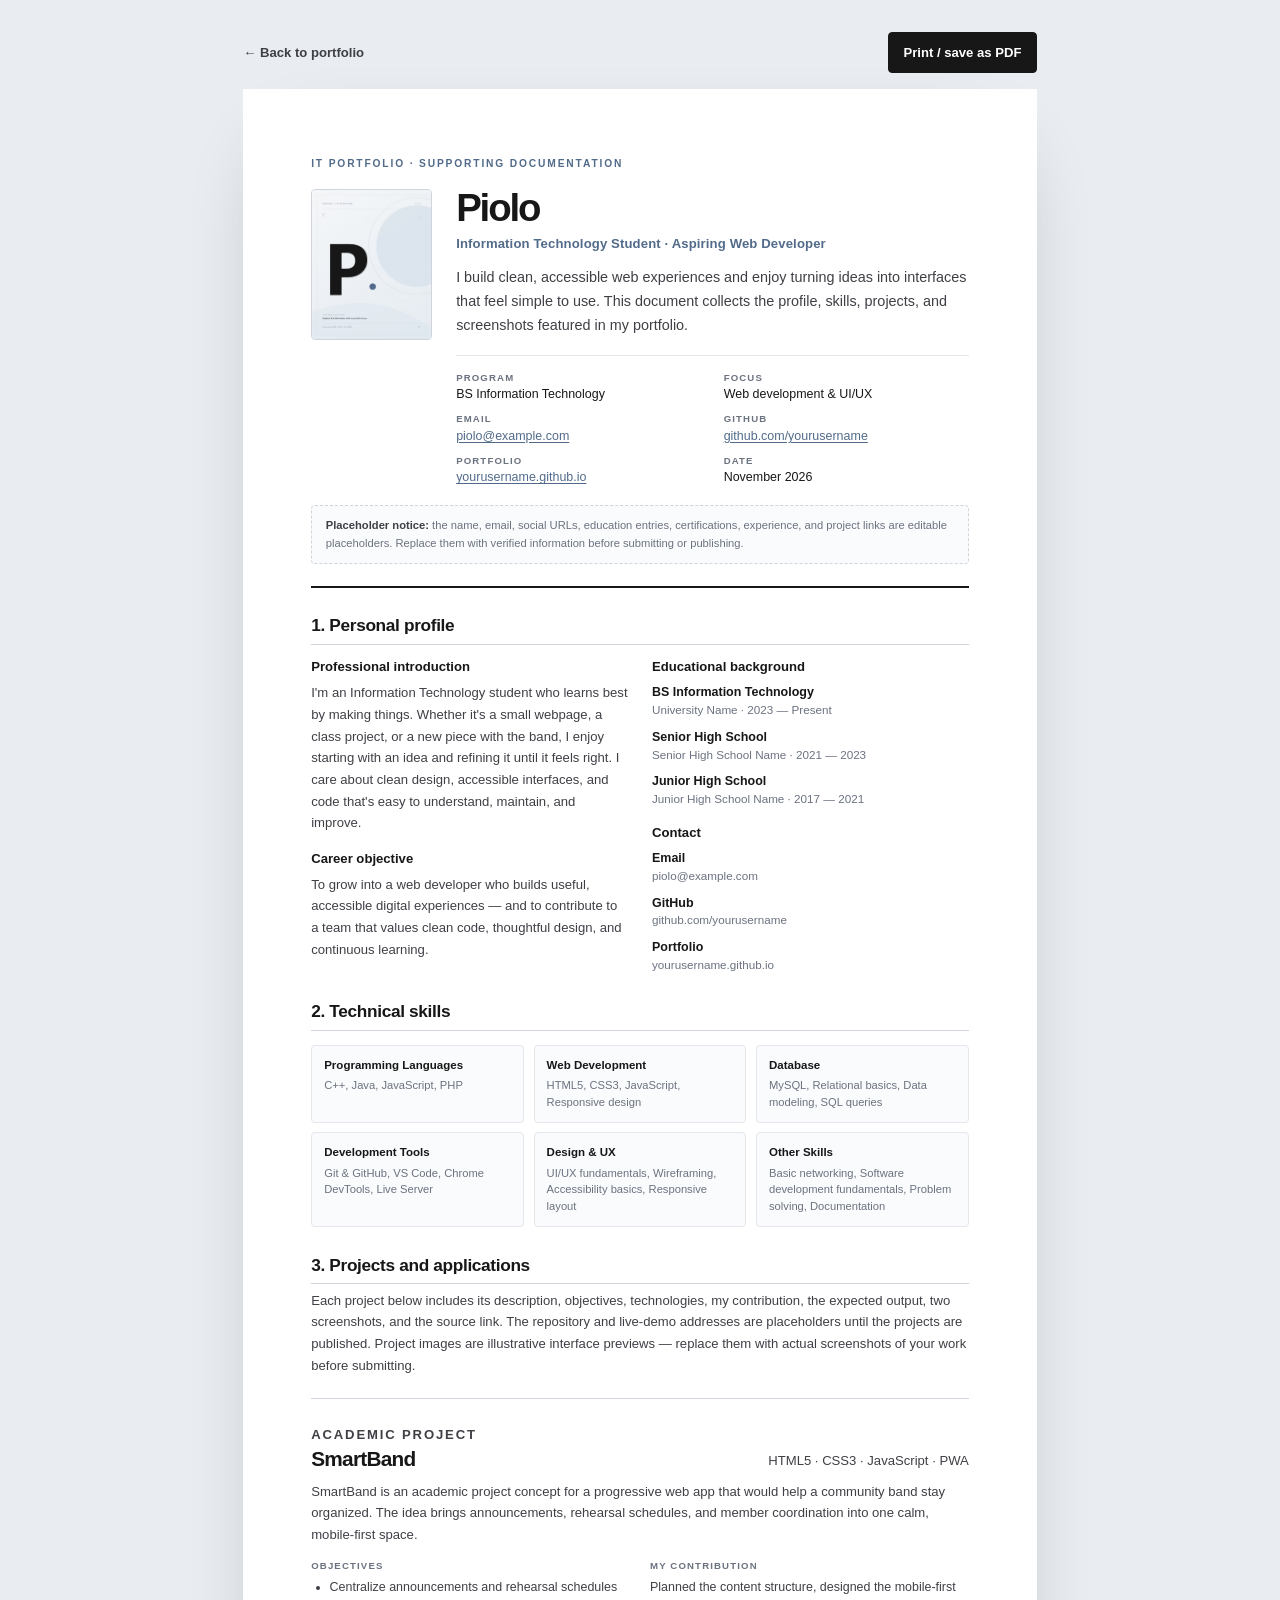
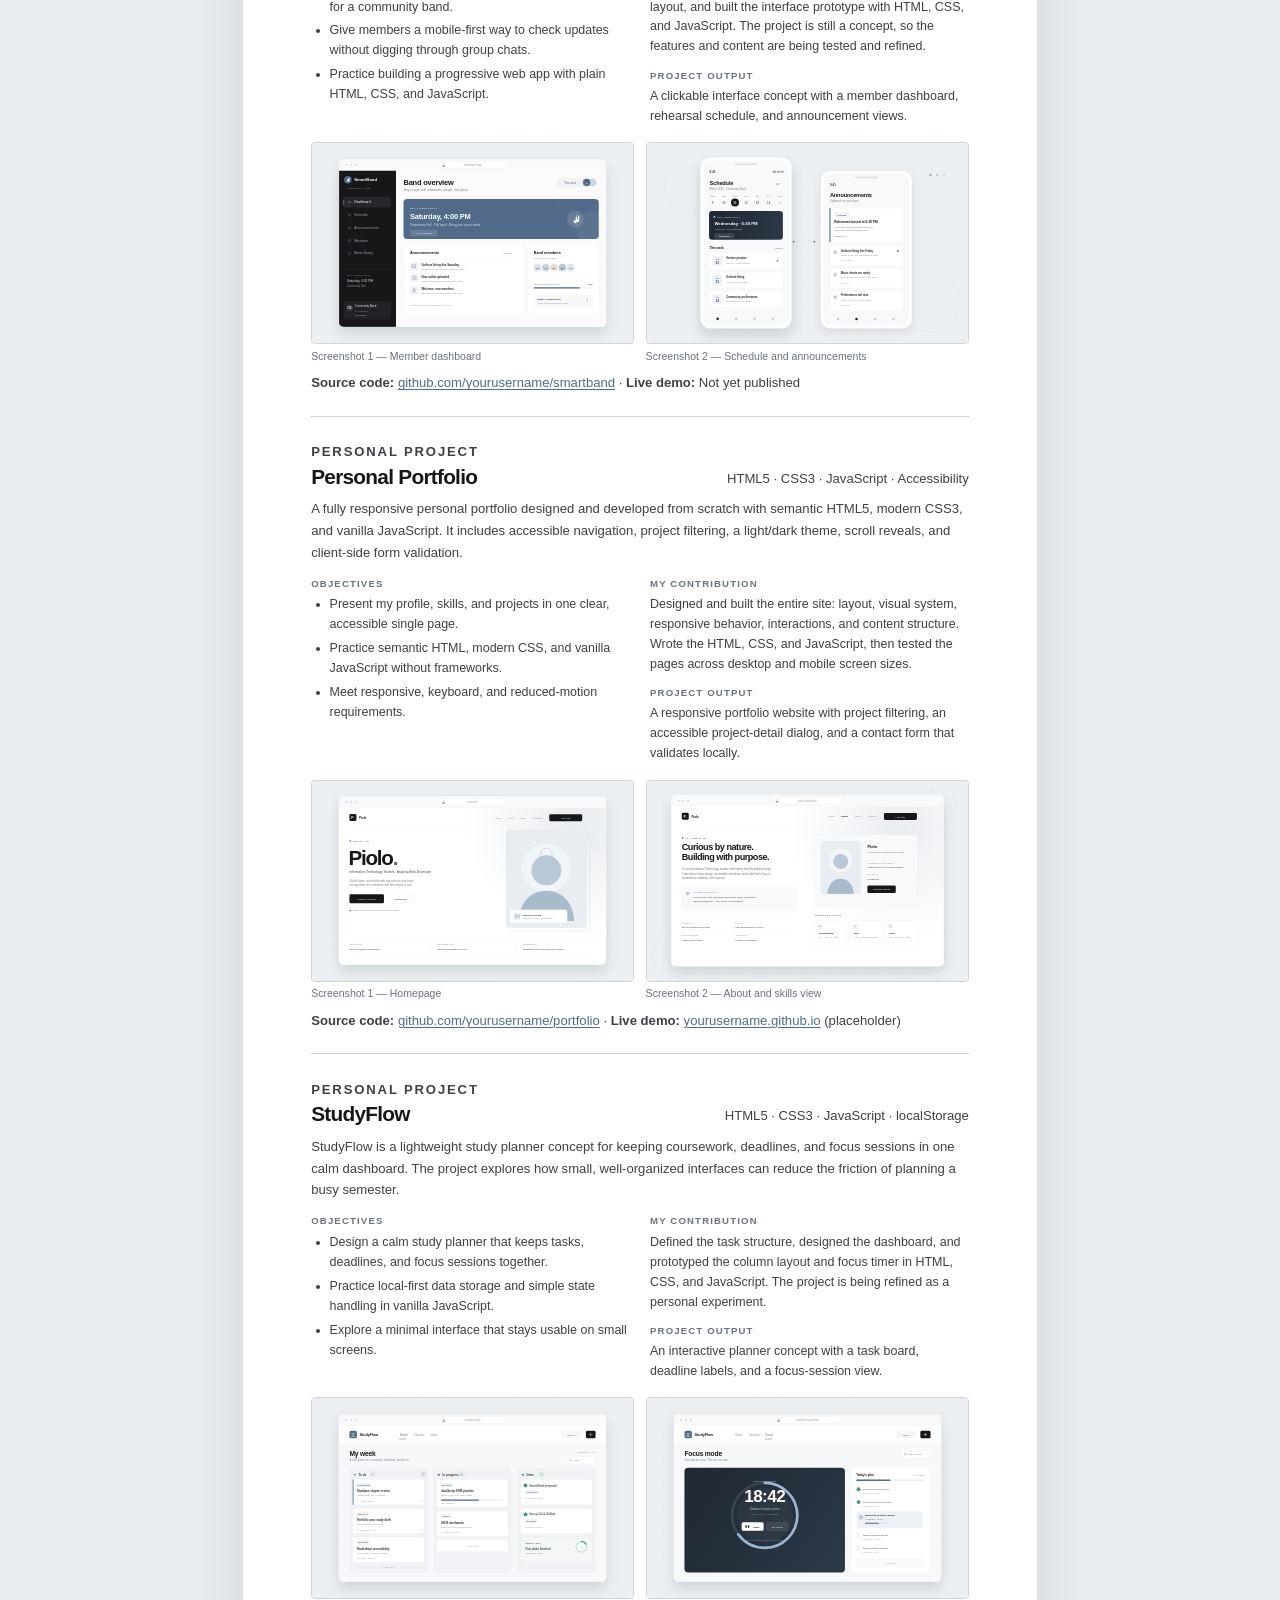
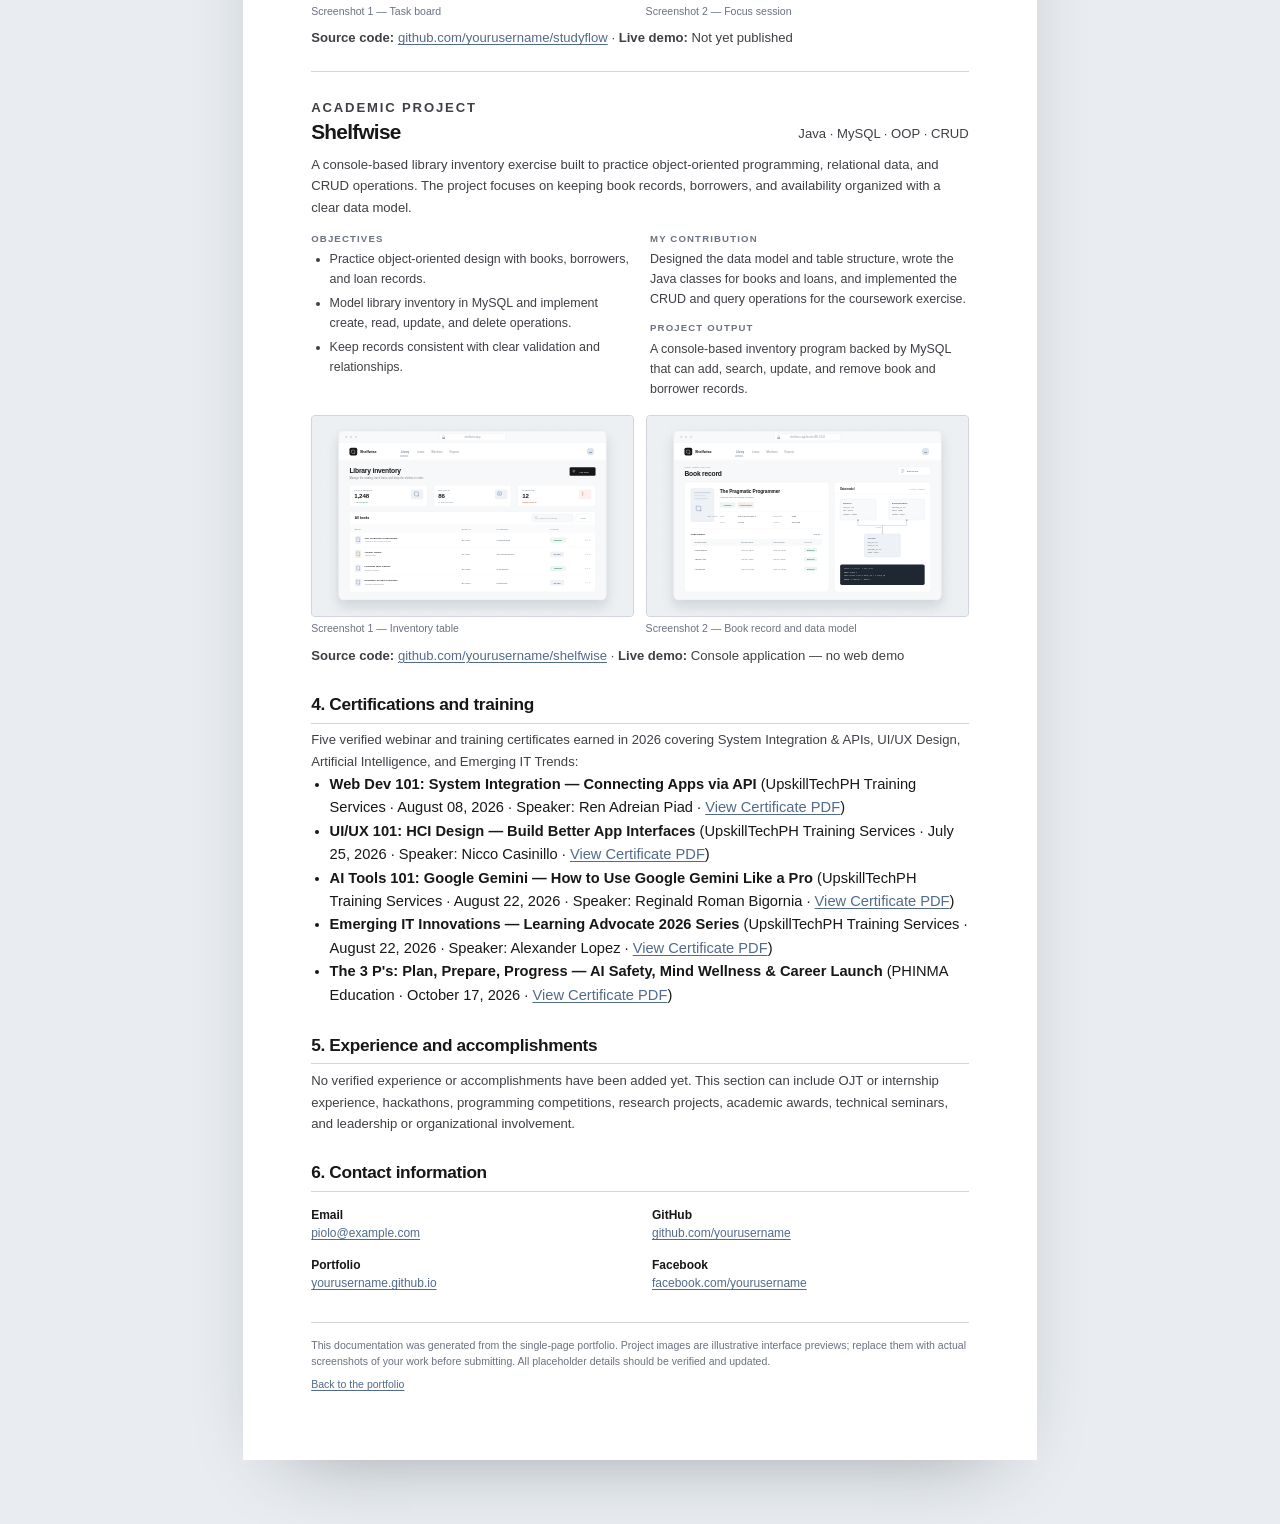
==== documentation.html @ 33bd1748 "Initial commit: IT Portfolio and Lesson 6 documentation" ====
<!DOCTYPE html>
<html lang="en">
<head>
  <meta charset="UTF-8">
  <meta name="viewport" content="width=device-width, initial-scale=1.0">
  <title>Piolo | IT Portfolio Documentation</title>
  <meta name="description" content="Printable documentation for Piolo's Information Technology portfolio: profile, skills, projects, screenshots, and contact details.">
  <meta name="robots" content="noindex, nofollow">
  <link rel="icon" href="assets/icons/favicon.svg" type="image/svg+xml">
  <link rel="stylesheet" href="css/documentation.css">
</head>
<body>
  <div class="doc-actions">
    <a class="doc-actions__back" href="index.html">← Back to portfolio</a>
    <button class="doc-actions__print" type="button" data-print>
      Print / save as PDF
    </button>
  </div>

  <main class="doc">
    <header class="doc-header">
      <p class="doc-kicker">IT Portfolio · Supporting documentation</p>
      <div class="doc-profile">
        <img
          class="doc-profile__photo"
          src="assets/images/profile.jpg"
          alt="Illustrated portrait placeholder for Piolo — replace with a professional photograph"
          width="1000"
          height="1250"
        >
        <div class="doc-profile__body">
          <h1>Piolo</h1>
          <p class="doc-role">Information Technology Student · Aspiring Web Developer</p>
          <p class="doc-intro">
            I build clean, accessible web experiences and enjoy turning ideas into
            interfaces that feel simple to use. This document collects the profile,
            skills, projects, and screenshots featured in my portfolio.
          </p>
          <dl class="doc-meta">
            <div><dt>Program</dt><dd>BS Information Technology</dd></div>
            <div><dt>Focus</dt><dd>Web development &amp; UI/UX</dd></div>
            <div><dt>Email</dt><dd><a href="mailto:piolo@example.com">piolo@example.com</a></dd></div>
            <div><dt>GitHub</dt><dd><a href="https://github.com/yourusername">github.com/yourusername</a></dd></div>
            <div><dt>Portfolio</dt><dd><a href="https://yourusername.github.io/">yourusername.github.io</a></dd></div>
            <div><dt>Date</dt><dd>November 2026</dd></div>
          </dl>
        </div>
      </div>
      <p class="doc-note">
        <strong>Placeholder notice:</strong> the name, email, social URLs, education
        entries, certifications, experience, and project links are editable placeholders.
        Replace them with verified information before submitting or publishing.
      </p>
    </header>

    <section class="doc-section" aria-labelledby="profile-title">
      <h2 id="profile-title">1. Personal profile</h2>
      <div class="doc-columns">
        <div>
          <h3>Professional introduction</h3>
          <p>
            I'm an Information Technology student who learns best by making things.
            Whether it's a small webpage, a class project, or a new piece with the band,
            I enjoy starting with an idea and refining it until it feels right. I care
            about clean design, accessible interfaces, and code that's easy to
            understand, maintain, and improve.
          </p>
          <h3>Career objective</h3>
          <p>
            To grow into a web developer who builds useful, accessible digital
            experiences — and to contribute to a team that values clean code, thoughtful
            design, and continuous learning.
          </p>
        </div>
        <div>
          <h3>Educational background</h3>
          <ul class="doc-plain-list">
            <li>
              <strong>BS Information Technology</strong>
              <span>University Name · 2023 — Present</span>
            </li>
            <li>
              <strong>Senior High School</strong>
              <span>Senior High School Name · 2021 — 2023</span>
            </li>
            <li>
              <strong>Junior High School</strong>
              <span>Junior High School Name · 2017 — 2021</span>
            </li>
          </ul>
          <h3>Contact</h3>
          <ul class="doc-plain-list">
            <li><strong>Email</strong><span>piolo@example.com</span></li>
            <li><strong>GitHub</strong><span>github.com/yourusername</span></li>
            <li><strong>Portfolio</strong><span>yourusername.github.io</span></li>
          </ul>
        </div>
      </div>
    </section>

    <section class="doc-section" aria-labelledby="skills-title">
      <h2 id="skills-title">2. Technical skills</h2>
      <div class="doc-skills">
        <article>
          <h3>Programming Languages</h3>
          <p>C++, Java, JavaScript, PHP</p>
        </article>
        <article>
          <h3>Web Development</h3>
          <p>HTML5, CSS3, JavaScript, Responsive design</p>
        </article>
        <article>
          <h3>Database</h3>
          <p>MySQL, Relational basics, Data modeling, SQL queries</p>
        </article>
        <article>
          <h3>Development Tools</h3>
          <p>Git &amp; GitHub, VS Code, Chrome DevTools, Live Server</p>
        </article>
        <article>
          <h3>Design &amp; UX</h3>
          <p>UI/UX fundamentals, Wireframing, Accessibility basics, Responsive layout</p>
        </article>
        <article>
          <h3>Other Skills</h3>
          <p>Basic networking, Software development fundamentals, Problem solving, Documentation</p>
        </article>
      </div>
    </section>

    <section class="doc-section" aria-labelledby="projects-title">
      <h2 id="projects-title">3. Projects and applications</h2>
      <p class="doc-section__lead">
        Each project below includes its description, objectives, technologies, my
        contribution, the expected output, two screenshots, and the source link.
        The repository and live-demo addresses are placeholders until the projects are
        published. Project images are illustrative interface previews — replace them with
        actual screenshots of your work before submitting.
      </p>

      <article class="project-doc" aria-labelledby="project-smartband">
        <div class="project-doc__head">
          <div>
            <p class="project-doc__category">Academic Project</p>
            <h3 id="project-smartband">SmartBand</h3>
          </div>
          <p class="project-doc__stack">HTML5 · CSS3 · JavaScript · PWA</p>
        </div>
        <p>
          SmartBand is an academic project concept for a progressive web app that would
          help a community band stay organized. The idea brings announcements, rehearsal
          schedules, and member coordination into one calm, mobile-first space.
        </p>

        <div class="project-doc__details">
          <div>
            <h4>Objectives</h4>
            <ul>
              <li>Centralize announcements and rehearsal schedules for a community band.</li>
              <li>Give members a mobile-first way to check updates without digging through group chats.</li>
              <li>Practice building a progressive web app with plain HTML, CSS, and JavaScript.</li>
            </ul>
          </div>
          <div>
            <h4>My contribution</h4>
            <p>
              Planned the content structure, designed the mobile-first layout, and built
              the interface prototype with HTML, CSS, and JavaScript. The project is still
              a concept, so the features and content are being tested and refined.
            </p>
            <h4>Project output</h4>
            <p>
              A clickable interface concept with a member dashboard, rehearsal schedule,
              and announcement views.
            </p>
          </div>
        </div>

        <div class="project-doc__shots">
          <figure>
            <img src="assets/images/projects/smartband.svg" alt="SmartBand dashboard concept with schedules, announcements, and member cards" width="1200" height="750">
            <figcaption>Screenshot 1 — Member dashboard</figcaption>
          </figure>
          <figure>
            <img src="assets/images/projects/smartband-schedule.svg" alt="SmartBand schedule screen concept with rehearsal dates and a mobile announcement view" width="1200" height="750">
            <figcaption>Screenshot 2 — Schedule and announcements</figcaption>
          </figure>
        </div>

        <p class="project-doc__links">
          <strong>Source code:</strong> <a href="https://github.com/yourusername/smartband">github.com/yourusername/smartband</a>
          <span aria-hidden="true"> · </span>
          <strong>Live demo:</strong> Not yet published
        </p>
      </article>

      <article class="project-doc" aria-labelledby="project-portfolio">
        <div class="project-doc__head">
          <div>
            <p class="project-doc__category">Personal Project</p>
            <h3 id="project-portfolio">Personal Portfolio</h3>
          </div>
          <p class="project-doc__stack">HTML5 · CSS3 · JavaScript · Accessibility</p>
        </div>
        <p>
          A fully responsive personal portfolio designed and developed from scratch with
          semantic HTML5, modern CSS3, and vanilla JavaScript. It includes accessible
          navigation, project filtering, a light/dark theme, scroll reveals, and
          client-side form validation.
        </p>

        <div class="project-doc__details">
          <div>
            <h4>Objectives</h4>
            <ul>
              <li>Present my profile, skills, and projects in one clear, accessible single page.</li>
              <li>Practice semantic HTML, modern CSS, and vanilla JavaScript without frameworks.</li>
              <li>Meet responsive, keyboard, and reduced-motion requirements.</li>
            </ul>
          </div>
          <div>
            <h4>My contribution</h4>
            <p>
              Designed and built the entire site: layout, visual system, responsive
              behavior, interactions, and content structure. Wrote the HTML, CSS, and
              JavaScript, then tested the pages across desktop and mobile screen sizes.
            </p>
            <h4>Project output</h4>
            <p>
              A responsive portfolio website with project filtering, an accessible
              project-detail dialog, and a contact form that validates locally.
            </p>
          </div>
        </div>

        <div class="project-doc__shots">
          <figure>
            <img src="assets/images/projects/portfolio.svg" alt="Portfolio homepage concept with a large name, navigation, and introduction" width="1200" height="750">
            <figcaption>Screenshot 1 — Homepage</figcaption>
          </figure>
          <figure>
            <img src="assets/images/projects/portfolio-about.svg" alt="Portfolio about and skills page concept with profile details and skill categories" width="1200" height="750">
            <figcaption>Screenshot 2 — About and skills view</figcaption>
          </figure>
        </div>

        <p class="project-doc__links">
          <strong>Source code:</strong> <a href="https://github.com/yourusername/portfolio">github.com/yourusername/portfolio</a>
          <span aria-hidden="true"> · </span>
          <strong>Live demo:</strong> <a href="https://yourusername.github.io/">yourusername.github.io</a> (placeholder)
        </p>
      </article>

      <article class="project-doc" aria-labelledby="project-studyflow">
        <div class="project-doc__head">
          <div>
            <p class="project-doc__category">Personal Project</p>
            <h3 id="project-studyflow">StudyFlow</h3>
          </div>
          <p class="project-doc__stack">HTML5 · CSS3 · JavaScript · localStorage</p>
        </div>
        <p>
          StudyFlow is a lightweight study planner concept for keeping coursework,
          deadlines, and focus sessions in one calm dashboard. The project explores how
          small, well-organized interfaces can reduce the friction of planning a busy
          semester.
        </p>

        <div class="project-doc__details">
          <div>
            <h4>Objectives</h4>
            <ul>
              <li>Design a calm study planner that keeps tasks, deadlines, and focus sessions together.</li>
              <li>Practice local-first data storage and simple state handling in vanilla JavaScript.</li>
              <li>Explore a minimal interface that stays usable on small screens.</li>
            </ul>
          </div>
          <div>
            <h4>My contribution</h4>
            <p>
              Defined the task structure, designed the dashboard, and prototyped the
              column layout and focus timer in HTML, CSS, and JavaScript. The project is
              being refined as a personal experiment.
            </p>
            <h4>Project output</h4>
            <p>
              An interactive planner concept with a task board, deadline labels, and a
              focus-session view.
            </p>
          </div>
        </div>

        <div class="project-doc__shots">
          <figure>
            <img src="assets/images/projects/studyflow.svg" alt="StudyFlow task board concept with columns of study tasks and deadlines" width="1200" height="750">
            <figcaption>Screenshot 1 — Task board</figcaption>
          </figure>
          <figure>
            <img src="assets/images/projects/studyflow-focus.svg" alt="StudyFlow focus session screen concept with a timer and today's study plan" width="1200" height="750">
            <figcaption>Screenshot 2 — Focus session</figcaption>
          </figure>
        </div>

        <p class="project-doc__links">
          <strong>Source code:</strong> <a href="https://github.com/yourusername/studyflow">github.com/yourusername/studyflow</a>
          <span aria-hidden="true"> · </span>
          <strong>Live demo:</strong> Not yet published
        </p>
      </article>

      <article class="project-doc" aria-labelledby="project-shelfwise">
        <div class="project-doc__head">
          <div>
            <p class="project-doc__category">Academic Project</p>
            <h3 id="project-shelfwise">Shelfwise</h3>
          </div>
          <p class="project-doc__stack">Java · MySQL · OOP · CRUD</p>
        </div>
        <p>
          A console-based library inventory exercise built to practice object-oriented
          programming, relational data, and CRUD operations. The project focuses on
          keeping book records, borrowers, and availability organized with a clear data
          model.
        </p>

        <div class="project-doc__details">
          <div>
            <h4>Objectives</h4>
            <ul>
              <li>Practice object-oriented design with books, borrowers, and loan records.</li>
              <li>Model library inventory in MySQL and implement create, read, update, and delete operations.</li>
              <li>Keep records consistent with clear validation and relationships.</li>
            </ul>
          </div>
          <div>
            <h4>My contribution</h4>
            <p>
              Designed the data model and table structure, wrote the Java classes for
              books and loans, and implemented the CRUD and query operations for the
              coursework exercise.
            </p>
            <h4>Project output</h4>
            <p>
              A console-based inventory program backed by MySQL that can add, search,
              update, and remove book and borrower records.
            </p>
          </div>
        </div>

        <div class="project-doc__shots">
          <figure>
            <img src="assets/images/projects/shelfwise.svg" alt="Shelfwise library inventory table concept with book records and availability" width="1200" height="750">
            <figcaption>Screenshot 1 — Inventory table</figcaption>
          </figure>
          <figure>
            <img src="assets/images/projects/shelfwise-record.svg" alt="Shelfwise book record and loan details concept with a simple data relationship diagram" width="1200" height="750">
            <figcaption>Screenshot 2 — Book record and data model</figcaption>
          </figure>
        </div>

        <p class="project-doc__links">
          <strong>Source code:</strong> <a href="https://github.com/yourusername/shelfwise">github.com/yourusername/shelfwise</a>
          <span aria-hidden="true"> · </span>
          <strong>Live demo:</strong> Console application — no web demo
        </p>
      </article>
    </section>

    <section class="doc-section" aria-labelledby="certs-title">
      <h2 id="certs-title">4. Certifications and training</h2>
      <p>
        Five verified webinar and training certificates earned in 2026 covering System Integration &amp; APIs, UI/UX Design, Artificial Intelligence, and Emerging IT Trends:
      </p>
      <ul>
        <li><strong>Web Dev 101: System Integration — Connecting Apps via API</strong> (UpskillTechPH Training Services · August 08, 2026 · Speaker: Ren Adreian Piad · <a href="certificates/cert-web-dev-101.pdf" target="_blank">View Certificate PDF</a>)</li>
        <li><strong>UI/UX 101: HCI Design — Build Better App Interfaces</strong> (UpskillTechPH Training Services · July 25, 2026 · Speaker: Nicco Casinillo · <a href="certificates/cert-ui-ux-101.pdf" target="_blank">View Certificate PDF</a>)</li>
        <li><strong>AI Tools 101: Google Gemini — How to Use Google Gemini Like a Pro</strong> (UpskillTechPH Training Services · August 22, 2026 · Speaker: Reginald Roman Bigornia · <a href="certificates/cert-ai-tools-101.pdf" target="_blank">View Certificate PDF</a>)</li>
        <li><strong>Emerging IT Innovations — Learning Advocate 2026 Series</strong> (UpskillTechPH Training Services · August 22, 2026 · Speaker: Alexander Lopez · <a href="certificates/cert-emerging-it-innovations.pdf" target="_blank">View Certificate PDF</a>)</li>
        <li><strong>The 3 P's: Plan, Prepare, Progress — AI Safety, Mind Wellness &amp; Career Launch</strong> (PHINMA Education · October 17, 2026 · <a href="certificates/cert-phinma-webinar-2026.pdf" target="_blank">View Certificate PDF</a>)</li>
      </ul>
    </section>

    <section class="doc-section" aria-labelledby="experience-title">
      <h2 id="experience-title">5. Experience and accomplishments</h2>
      <p>
        No verified experience or accomplishments have been added yet. This section can
        include OJT or internship experience, hackathons, programming competitions,
        research projects, academic awards, technical seminars, and leadership or
        organizational involvement.
      </p>
    </section>

    <section class="doc-section" aria-labelledby="contact-title">
      <h2 id="contact-title">6. Contact information</h2>
      <div class="doc-contact">
        <p><strong>Email</strong><br><a href="mailto:piolo@example.com">piolo@example.com</a></p>
        <p><strong>GitHub</strong><br><a href="https://github.com/yourusername">github.com/yourusername</a></p>
        <p><strong>Portfolio</strong><br><a href="https://yourusername.github.io/">yourusername.github.io</a></p>
        <p><strong>Facebook</strong><br><a href="https://www.facebook.com/yourusername">facebook.com/yourusername</a></p>
      </div>
    </section>

    <footer class="doc-footer">
      <p>
        This documentation was generated from the single-page portfolio. Project images
        are illustrative interface previews; replace them with actual screenshots of your
        work before submitting. All placeholder details should be verified and updated.
      </p>
      <p><a href="index.html">Back to the portfolio</a></p>
    </footer>
  </main>

  <script>
    (function () {
      var button = document.querySelector("[data-print]");
      if (button) {
        button.addEventListener("click", function () {
          window.print();
        });
      }
    })();
  </script>
</body>
</html>
---- css/documentation.css ----
/* ==========================================================================
   PIOLO — IT PORTFOLIO DOCUMENTATION
   Print-first styles for documentation.html
   ========================================================================== */
:root {
  --ink: #171717;
  --ink-soft: #3f3f46;
  --muted: #6b7280;
  --line: #e5e7eb;
  --line-strong: #d1d5db;
  --accent: #526b8a;
  --accent-soft: #eef2f7;
  --paper: #ffffff;
  --canvas: #e9edf1;
  --font: "Inter", "Segoe UI", -apple-system, BlinkMacSystemFont, Roboto, Helvetica, Arial, sans-serif;
}

*,
*::before,
*::after {
  box-sizing: border-box;
}

html {
  -webkit-text-size-adjust: 100%;
}

body {
  margin: 0;
  padding: 2rem 1rem 4rem;
  background-color: var(--canvas);
  color: var(--ink);
  font-family: var(--font);
  font-size: 11pt;
  line-height: 1.6;
}

a {
  color: var(--accent);
  text-decoration: underline;
  text-underline-offset: 2px;
}

img {
  max-width: 100%;
  height: auto;
}

h1,
h2,
h3,
h4,
p,
ul,
dl,
figure {
  margin: 0;
}

ul {
  padding-left: 1.15rem;
}

.doc-actions {
  display: flex;
  flex-wrap: wrap;
  align-items: center;
  justify-content: space-between;
  gap: 0.75rem;
  width: min(100%, 210mm);
  margin: 0 auto 1rem;
}

.doc-actions__back,
.doc-actions__print {
  font: inherit;
  font-size: 0.82rem;
  font-weight: 600;
}

.doc-actions__back {
  color: var(--ink-soft);
  text-decoration: none;
}

.doc-actions__back:hover {
  color: var(--accent);
}

.doc-actions__print {
  padding: 0.55rem 0.9rem;
  border: 1px solid var(--ink);
  border-radius: 4px;
  background-color: var(--ink);
  color: #ffffff;
  cursor: pointer;
}

.doc-actions__print:hover {
  background-color: #2b2b2b;
}

.doc-actions__print:focus-visible,
.doc-actions__back:focus-visible {
  outline: 2px solid var(--accent);
  outline-offset: 3px;
}

.doc {
  width: min(100%, 210mm);
  margin: 0 auto;
  padding: 18mm;
  background-color: var(--paper);
  box-shadow: 0 30px 80px -45px rgba(18, 24, 32, 0.45);
}

.doc-header {
  padding-bottom: 1.35rem;
  border-bottom: 2px solid var(--ink);
}

.doc-kicker {
  margin-bottom: 1.1rem;
  color: var(--accent);
  font-size: 0.64rem;
  font-weight: 700;
  letter-spacing: 0.18em;
  line-height: 1.4;
  text-transform: uppercase;
}

.doc-profile {
  display: grid;
  grid-template-columns: 32mm minmax(0, 1fr);
  gap: 1.5rem;
  align-items: start;
}

.doc-profile__photo {
  width: 100%;
  aspect-ratio: 4 / 5;
  object-fit: cover;
  border: 1px solid var(--line-strong);
  border-radius: 4px;
  background-color: #eef2f7;
}

.doc-profile__body h1 {
  font-size: 2.4rem;
  font-weight: 700;
  letter-spacing: -0.055em;
  line-height: 1;
}

.doc-role {
  margin-top: 0.35rem;
  color: var(--accent);
  font-size: 0.82rem;
  font-weight: 600;
  letter-spacing: 0.01em;
}

.doc-intro {
  max-width: 66ch;
  margin-top: 0.8rem;
  color: var(--ink-soft);
  font-size: 0.9rem;
  line-height: 1.65;
}

.doc-meta {
  display: grid;
  grid-template-columns: repeat(2, minmax(0, 1fr));
  gap: 0.55rem 1.4rem;
  margin-top: 1.1rem;
  padding-top: 0.9rem;
  border-top: 1px solid var(--line);
}

.doc-meta dt {
  color: var(--muted);
  font-size: 0.6rem;
  font-weight: 700;
  letter-spacing: 0.12em;
  line-height: 1.4;
  text-transform: uppercase;
}

.doc-meta dd {
  margin: 0.08rem 0 0;
  font-size: 0.78rem;
  font-weight: 500;
  line-height: 1.45;
  overflow-wrap: anywhere;
}

.doc-note {
  margin-top: 1.15rem;
  padding: 0.7rem 0.85rem;
  border: 1px dashed var(--line-strong);
  border-radius: 4px;
  background-color: #fafbfc;
  color: var(--muted);
  font-size: 0.7rem;
  line-height: 1.55;
}

.doc-note strong {
  color: var(--ink-soft);
}

.doc-section {
  margin-top: 1.65rem;
}

.doc-section h2 {
  padding-bottom: 0.45rem;
  border-bottom: 1px solid var(--line-strong);
  font-size: 1.08rem;
  font-weight: 700;
  letter-spacing: -0.02em;
  line-height: 1.3;
}

.doc-section__lead {
  margin-top: 0.65rem;
  color: var(--muted);
  font-size: 0.82rem;
  line-height: 1.6;
}

.doc-columns {
  display: grid;
  grid-template-columns: repeat(2, minmax(0, 1fr));
  gap: 1.5rem;
  margin-top: 0.85rem;
}

.doc-section h3 {
  margin-top: 1rem;
  color: var(--ink);
  font-size: 0.82rem;
  font-weight: 700;
  line-height: 1.4;
}

.doc-section h3:first-child {
  margin-top: 0;
}

.doc-section p {
  margin-top: 0.35rem;
  color: var(--ink-soft);
  font-size: 0.82rem;
  line-height: 1.65;
}

.doc-plain-list {
  display: grid;
  gap: 0.55rem;
  margin-top: 0.4rem;
  padding: 0;
  list-style: none;
}

.doc-plain-list li {
  display: grid;
  gap: 0.05rem;
  color: var(--ink-soft);
  font-size: 0.78rem;
  line-height: 1.45;
}

.doc-plain-list strong {
  color: var(--ink);
  font-weight: 600;
}

.doc-plain-list span {
  color: var(--muted);
  font-size: 0.73rem;
}

.doc-skills {
  display: grid;
  grid-template-columns: repeat(3, minmax(0, 1fr));
  gap: 0.6rem;
  margin-top: 0.85rem;
}

.doc-skills article {
  padding: 0.7rem 0.75rem;
  border: 1px solid var(--line);
  border-radius: 4px;
  background-color: #fafbfc;
}

.doc-skills h3 {
  margin: 0;
  font-size: 0.72rem;
  font-weight: 700;
  line-height: 1.4;
}

.doc-skills p {
  margin-top: 0.25rem;
  color: var(--muted);
  font-size: 0.7rem;
  line-height: 1.5;
}

.project-doc {
  margin-top: 1.35rem;
  padding-top: 1.2rem;
  border-top: 1px solid var(--line-strong);
}

.project-doc__head {
  display: flex;
  align-items: flex-end;
  justify-content: space-between;
  gap: 1rem;
}

.project-doc__category {
  color: var(--accent);
  font-size: 0.6rem;
  font-weight: 700;
  letter-spacing: 0.14em;
  line-height: 1.4;
  text-transform: uppercase;
}

.project-doc h3 {
  margin-top: 0.1rem;
  font-size: 1.3rem;
  font-weight: 700;
  letter-spacing: -0.035em;
  line-height: 1.2;
}

.project-doc__stack {
  color: var(--muted);
  font-size: 0.7rem;
  font-weight: 500;
  line-height: 1.4;
  text-align: right;
}

.project-doc > p {
  margin-top: 0.55rem;
  color: var(--ink-soft);
  font-size: 0.82rem;
  line-height: 1.65;
}

.project-doc__details {
  display: grid;
  grid-template-columns: repeat(2, minmax(0, 1fr));
  gap: 1.25rem;
  margin-top: 0.85rem;
}

.project-doc h4 {
  margin: 0;
  color: var(--muted);
  font-size: 0.6rem;
  font-weight: 700;
  letter-spacing: 0.12em;
  line-height: 1.4;
  text-transform: uppercase;
}

.project-doc__details ul,
.project-doc__details p {
  margin-top: 0.3rem;
  color: var(--ink-soft);
  font-size: 0.78rem;
  line-height: 1.6;
}

.project-doc__details ul {
  display: grid;
  gap: 0.25rem;
}

.project-doc__details h4 + p + h4,
.project-doc__details p + h4 {
  margin-top: 0.7rem;
}

.project-doc__shots {
  display: grid;
  grid-template-columns: repeat(2, minmax(0, 1fr));
  gap: 0.7rem;
  margin-top: 0.95rem;
}

.project-doc__shots figure {
  break-inside: avoid;
}

.project-doc__shots img {
  display: block;
  width: 100%;
  aspect-ratio: 16 / 10;
  object-fit: cover;
  border: 1px solid var(--line-strong);
  border-radius: 4px;
  background-color: #eef2f7;
}

.project-doc__shots figcaption {
  margin-top: 0.3rem;
  color: var(--muted);
  font-size: 0.66rem;
  line-height: 1.4;
}

.project-doc__links {
  margin-top: 0.7rem;
  color: var(--muted);
  font-size: 0.7rem;
  line-height: 1.55;
  overflow-wrap: anywhere;
}

.project-doc__links strong {
  color: var(--ink-soft);
}

.doc-contact {
  display: grid;
  grid-template-columns: repeat(2, minmax(0, 1fr));
  gap: 0.8rem 1.5rem;
  margin-top: 0.85rem;
}

.doc-contact p {
  margin: 0;
  color: var(--muted);
  font-size: 0.75rem;
  line-height: 1.55;
}

.doc-contact strong {
  color: var(--ink);
  font-weight: 600;
}

.doc-footer {
  margin-top: 1.8rem;
  padding-top: 0.9rem;
  border-top: 1px solid var(--line-strong);
  color: var(--muted);
  font-size: 0.66rem;
  line-height: 1.55;
}

.doc-footer p + p {
  margin-top: 0.4rem;
}

.doc-footer a {
  color: var(--accent);
}

@media (max-width: 720px) {
  body {
    padding: 1rem 0.5rem 2rem;
  }

  .doc {
    padding: 1.25rem;
  }

  .doc-profile,
  .doc-columns,
  .doc-skills,
  .project-doc__details,
  .project-doc__shots,
  .doc-contact {
    grid-template-columns: 1fr;
  }

  .project-doc__head {
    align-items: flex-start;
    flex-direction: column;
    gap: 0.25rem;
  }

  .project-doc__stack {
    text-align: left;
  }
}

@media print {
  @page {
    size: A4;
    margin: 14mm;
  }

  body {
    padding: 0;
    background: #ffffff;
    font-size: 9.5pt;
  }

  .doc-actions {
    display: none !important;
  }

  .doc {
    width: 100%;
    max-width: none;
    padding: 0;
    box-shadow: none;
  }

  .doc-header {
    break-inside: avoid;
  }

  .doc-section {
    margin-top: 1rem;
  }

  .doc-section[aria-labelledby="skills-title"] {
    break-before: page;
  }

  .doc-skills article {
    break-inside: avoid;
  }

  .project-doc {
    break-inside: avoid;
  }

  .project-doc + .project-doc {
    break-before: page;
    margin-top: 0;
    padding-top: 0;
    border-top: 0;
  }

  .doc-footer {
    display: none !important;
  }

  a {
    color: var(--accent);
  }
}
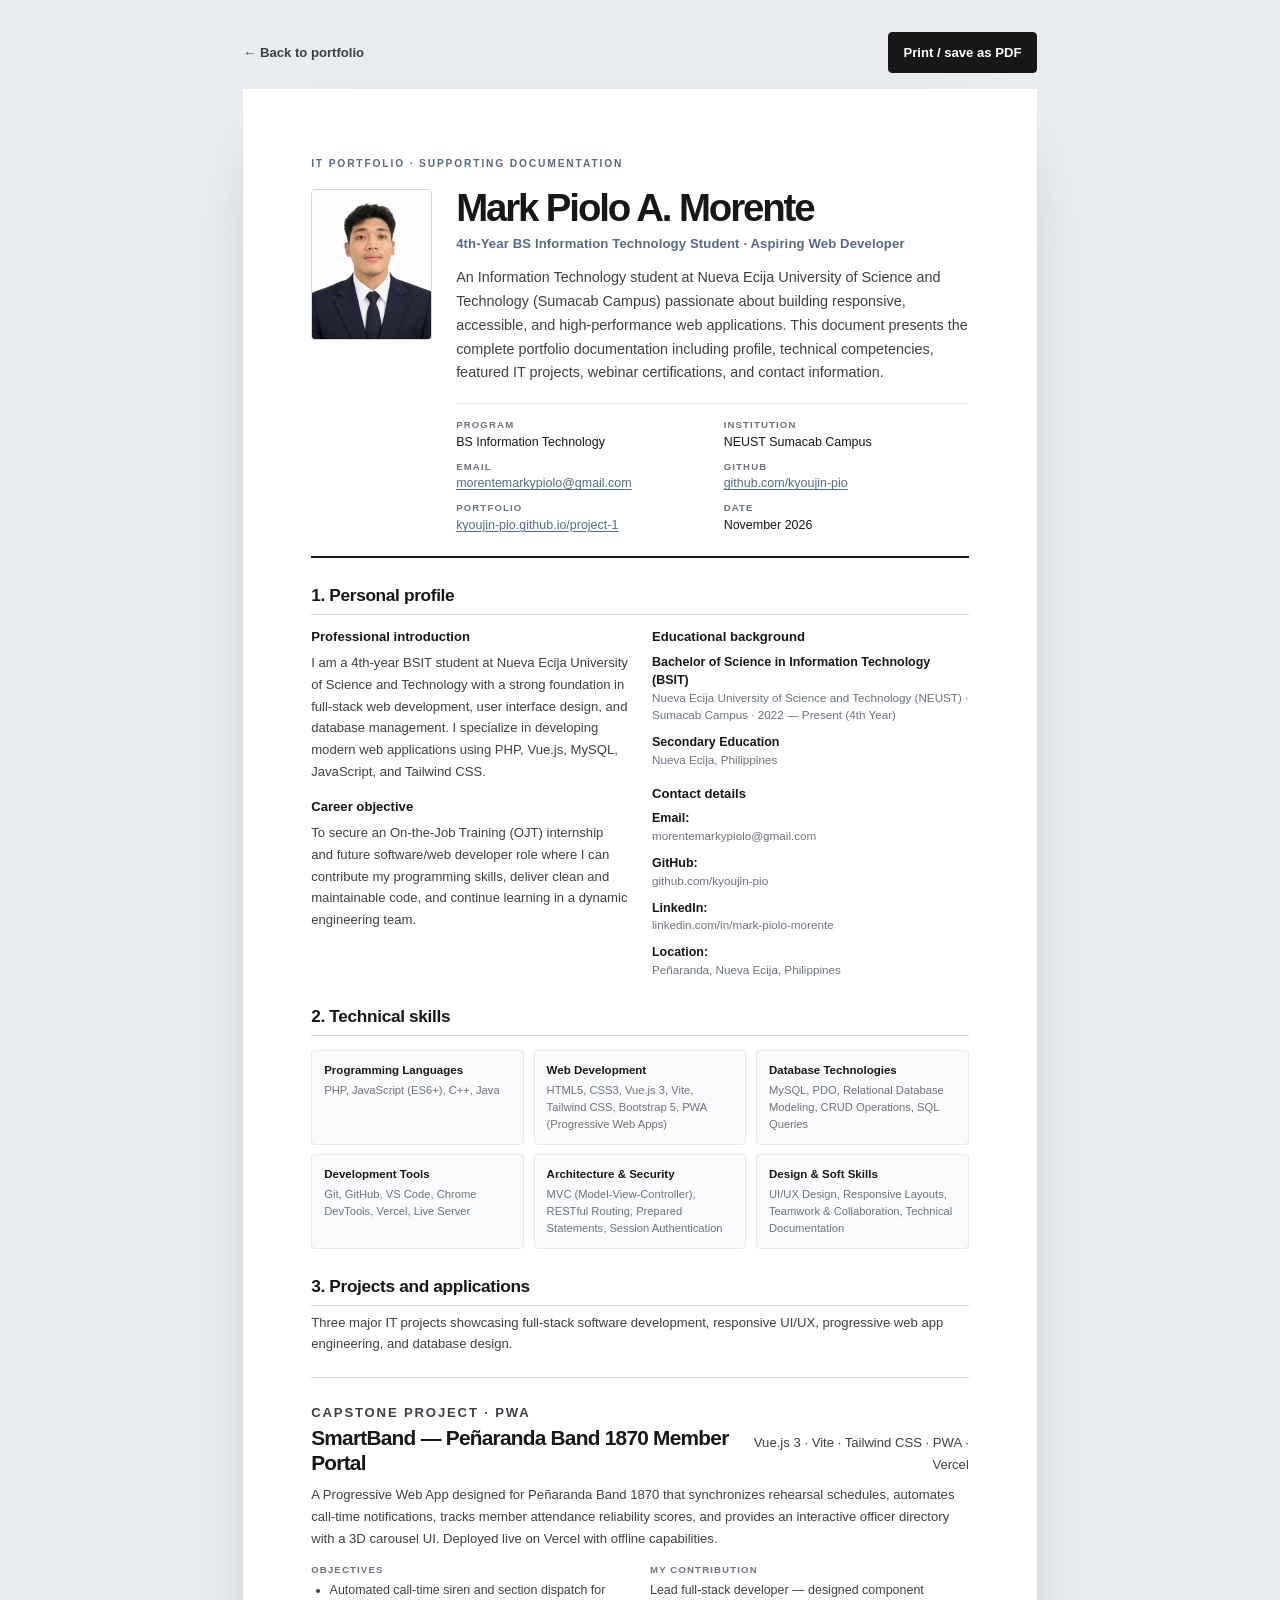
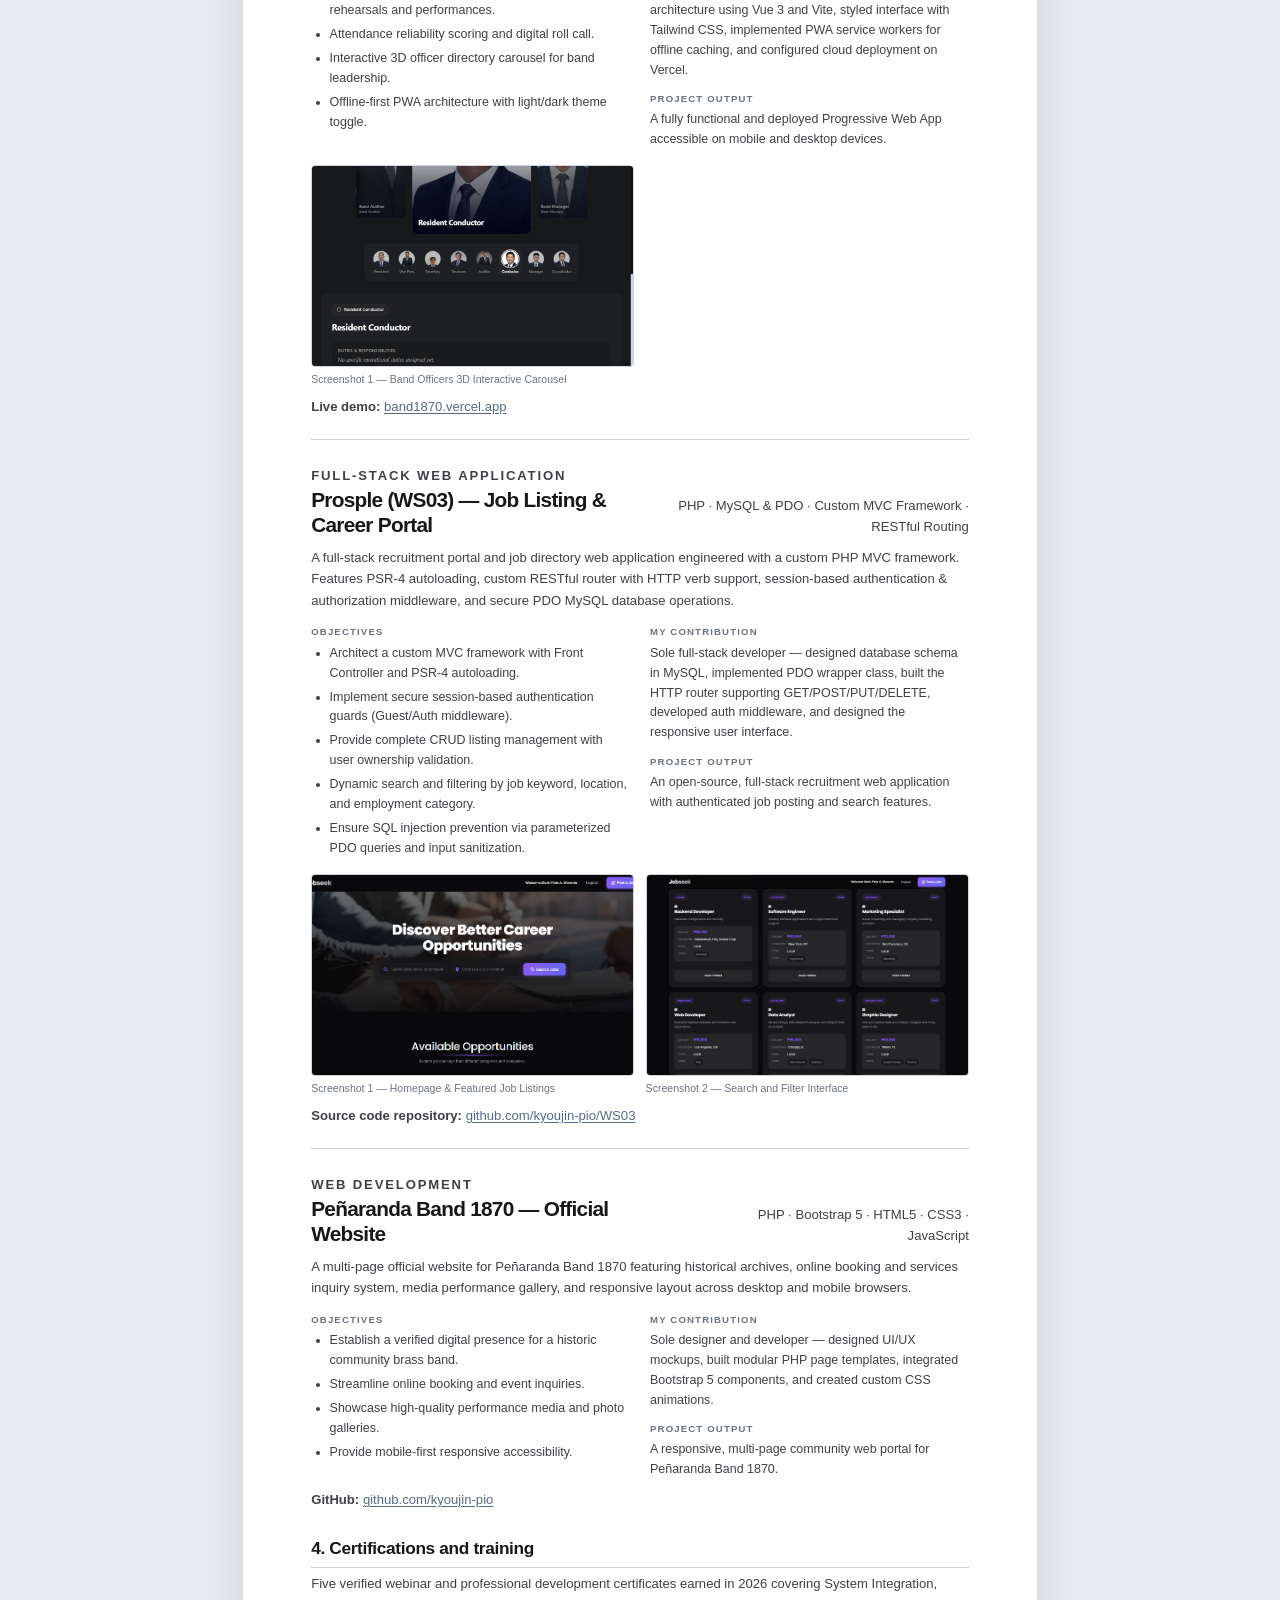
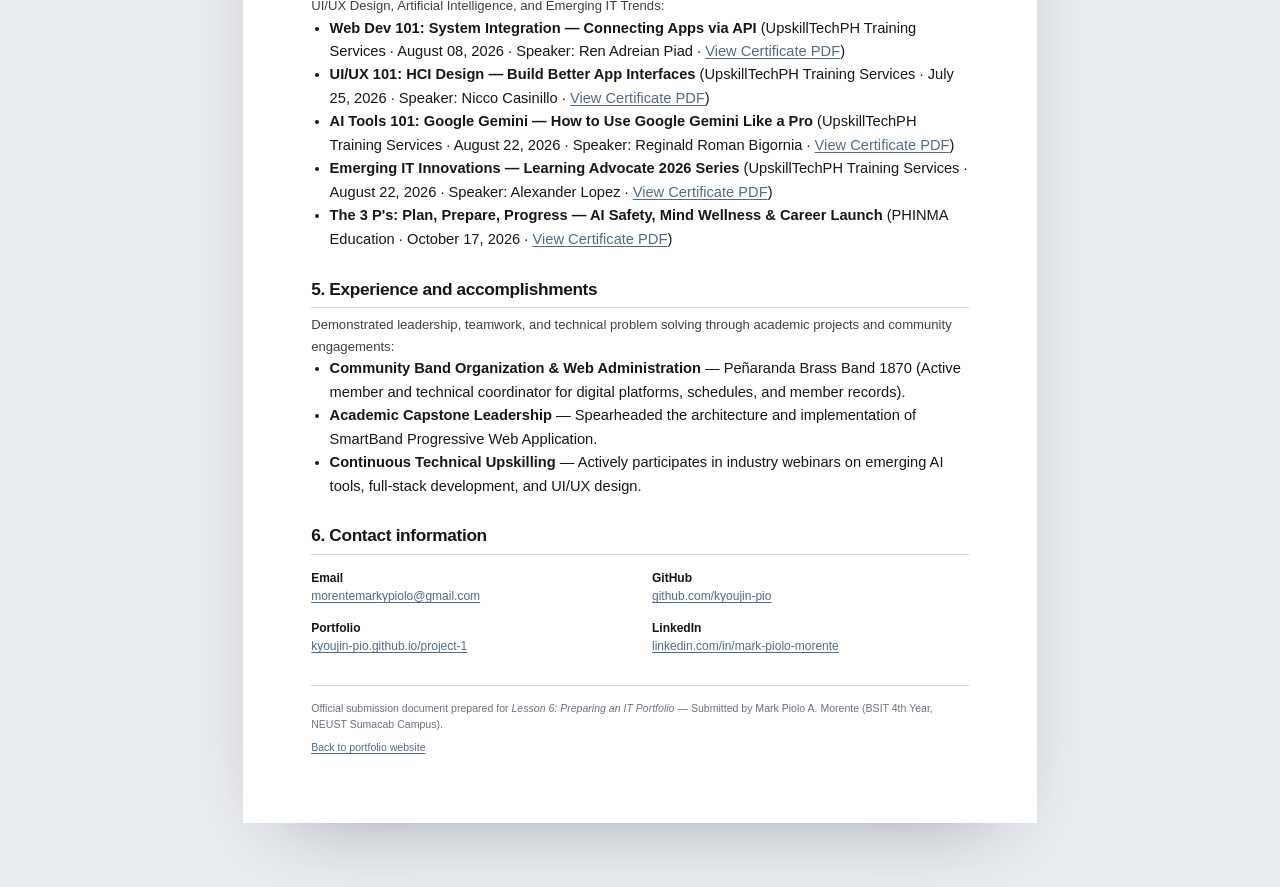
==== commit cd01b617: "Update root to modern portfolio and complete documentation" ====
--- a/documentation.html
+++ b/documentation.html
@@ -3,8 +3,8 @@
 <head>
   <meta charset="UTF-8">
   <meta name="viewport" content="width=device-width, initial-scale=1.0">
-  <title>Piolo | IT Portfolio Documentation</title>
-  <meta name="description" content="Printable documentation for Piolo's Information Technology portfolio: profile, skills, projects, screenshots, and contact details.">
+  <title>Mark Piolo A. Morente | IT Portfolio Documentation</title>
+  <meta name="description" content="Official documentation for Mark Piolo A. Morente's Information Technology portfolio: profile, skills, projects, screenshots, certifications, and contact details.">
   <meta name="robots" content="noindex, nofollow">
   <link rel="icon" href="assets/icons/favicon.svg" type="image/svg+xml">
   <link rel="stylesheet" href="css/documentation.css">
@@ -23,34 +23,27 @@
       <div class="doc-profile">
         <img
           class="doc-profile__photo"
-          src="assets/images/profile.jpg"
-          alt="Illustrated portrait placeholder for Piolo — replace with a professional photograph"
+          src="images/profile.jpg"
+          alt="Professional photograph of Mark Piolo A. Morente"
           width="1000"
           height="1250"
         >
         <div class="doc-profile__body">
-          <h1>Piolo</h1>
-          <p class="doc-role">Information Technology Student · Aspiring Web Developer</p>
+          <h1>Mark Piolo A. Morente</h1>
+          <p class="doc-role">4th-Year BS Information Technology Student · Aspiring Web Developer</p>
           <p class="doc-intro">
-            I build clean, accessible web experiences and enjoy turning ideas into
-            interfaces that feel simple to use. This document collects the profile,
-            skills, projects, and screenshots featured in my portfolio.
+            An Information Technology student at Nueva Ecija University of Science and Technology (Sumacab Campus) passionate about building responsive, accessible, and high-performance web applications. This document presents the complete portfolio documentation including profile, technical competencies, featured IT projects, webinar certifications, and contact information.
           </p>
           <dl class="doc-meta">
             <div><dt>Program</dt><dd>BS Information Technology</dd></div>
-            <div><dt>Focus</dt><dd>Web development &amp; UI/UX</dd></div>
-            <div><dt>Email</dt><dd><a href="mailto:piolo@example.com">piolo@example.com</a></dd></div>
-            <div><dt>GitHub</dt><dd><a href="https://github.com/yourusername">github.com/yourusername</a></dd></div>
-            <div><dt>Portfolio</dt><dd><a href="https://yourusername.github.io/">yourusername.github.io</a></dd></div>
+            <div><dt>Institution</dt><dd>NEUST Sumacab Campus</dd></div>
+            <div><dt>Email</dt><dd><a href="mailto:morentemarkypiolo@gmail.com">morentemarkypiolo@gmail.com</a></dd></div>
+            <div><dt>GitHub</dt><dd><a href="https://github.com/kyoujin-pio" target="_blank">github.com/kyoujin-pio</a></dd></div>
+            <div><dt>Portfolio</dt><dd><a href="https://kyoujin-pio.github.io/project-1/" target="_blank">kyoujin-pio.github.io/project-1</a></dd></div>
             <div><dt>Date</dt><dd>November 2026</dd></div>
           </dl>
         </div>
       </div>
-      <p class="doc-note">
-        <strong>Placeholder notice:</strong> the name, email, social URLs, education
-        entries, certifications, experience, and project links are editable placeholders.
-        Replace them with verified information before submitting or publishing.
-      </p>
     </header>
 
     <section class="doc-section" aria-labelledby="profile-title">
@@ -59,40 +52,31 @@
         <div>
           <h3>Professional introduction</h3>
           <p>
-            I'm an Information Technology student who learns best by making things.
-            Whether it's a small webpage, a class project, or a new piece with the band,
-            I enjoy starting with an idea and refining it until it feels right. I care
-            about clean design, accessible interfaces, and code that's easy to
-            understand, maintain, and improve.
+            I am a 4th-year BSIT student at Nueva Ecija University of Science and Technology with a strong foundation in full-stack web development, user interface design, and database management. I specialize in developing modern web applications using PHP, Vue.js, MySQL, JavaScript, and Tailwind CSS.
           </p>
           <h3>Career objective</h3>
           <p>
-            To grow into a web developer who builds useful, accessible digital
-            experiences — and to contribute to a team that values clean code, thoughtful
-            design, and continuous learning.
+            To secure an On-the-Job Training (OJT) internship and future software/web developer role where I can contribute my programming skills, deliver clean and maintainable code, and continue learning in a dynamic engineering team.
           </p>
         </div>
         <div>
           <h3>Educational background</h3>
           <ul class="doc-plain-list">
             <li>
-              <strong>BS Information Technology</strong>
-              <span>University Name · 2023 — Present</span>
+              <strong>Bachelor of Science in Information Technology (BSIT)</strong>
+              <span>Nueva Ecija University of Science and Technology (NEUST) · Sumacab Campus · 2022 — Present (4th Year)</span>
             </li>
             <li>
-              <strong>Senior High School</strong>
-              <span>Senior High School Name · 2021 — 2023</span>
-            </li>
-            <li>
-              <strong>Junior High School</strong>
-              <span>Junior High School Name · 2017 — 2021</span>
+              <strong>Secondary Education</strong>
+              <span>Nueva Ecija, Philippines</span>
             </li>
           </ul>
-          <h3>Contact</h3>
+          <h3>Contact details</h3>
           <ul class="doc-plain-list">
-            <li><strong>Email</strong><span>piolo@example.com</span></li>
-            <li><strong>GitHub</strong><span>github.com/yourusername</span></li>
-            <li><strong>Portfolio</strong><span>yourusername.github.io</span></li>
+            <li><strong>Email:</strong> <span>morentemarkypiolo@gmail.com</span></li>
+            <li><strong>GitHub:</strong> <span>github.com/kyoujin-pio</span></li>
+            <li><strong>LinkedIn:</strong> <span>linkedin.com/in/mark-piolo-morente</span></li>
+            <li><strong>Location:</strong> <span>Peñaranda, Nueva Ecija, Philippines</span></li>
           </ul>
         </div>
       </div>
@@ -103,27 +87,27 @@
       <div class="doc-skills">
         <article>
           <h3>Programming Languages</h3>
-          <p>C++, Java, JavaScript, PHP</p>
+          <p>PHP, JavaScript (ES6+), C++, Java</p>
         </article>
         <article>
           <h3>Web Development</h3>
-          <p>HTML5, CSS3, JavaScript, Responsive design</p>
-        </article>
-        <article>
-          <h3>Database</h3>
-          <p>MySQL, Relational basics, Data modeling, SQL queries</p>
+          <p>HTML5, CSS3, Vue.js 3, Vite, Tailwind CSS, Bootstrap 5, PWA (Progressive Web Apps)</p>
+        </article>
+        <article>
+          <h3>Database Technologies</h3>
+          <p>MySQL, PDO, Relational Database Modeling, CRUD Operations, SQL Queries</p>
         </article>
         <article>
           <h3>Development Tools</h3>
-          <p>Git &amp; GitHub, VS Code, Chrome DevTools, Live Server</p>
-        </article>
-        <article>
-          <h3>Design &amp; UX</h3>
-          <p>UI/UX fundamentals, Wireframing, Accessibility basics, Responsive layout</p>
-        </article>
-        <article>
-          <h3>Other Skills</h3>
-          <p>Basic networking, Software development fundamentals, Problem solving, Documentation</p>
+          <p>Git, GitHub, VS Code, Chrome DevTools, Vercel, Live Server</p>
+        </article>
+        <article>
+          <h3>Architecture &amp; Security</h3>
+          <p>MVC (Model-View-Controller), RESTful Routing, Prepared Statements, Session Authentication</p>
+        </article>
+        <article>
+          <h3>Design &amp; Soft Skills</h3>
+          <p>UI/UX Design, Responsive Layouts, Teamwork &amp; Collaboration, Technical Documentation</p>
         </article>
       </div>
     </section>
@@ -131,237 +115,145 @@
     <section class="doc-section" aria-labelledby="projects-title">
       <h2 id="projects-title">3. Projects and applications</h2>
       <p class="doc-section__lead">
-        Each project below includes its description, objectives, technologies, my
-        contribution, the expected output, two screenshots, and the source link.
-        The repository and live-demo addresses are placeholders until the projects are
-        published. Project images are illustrative interface previews — replace them with
-        actual screenshots of your work before submitting.
+        Three major IT projects showcasing full-stack software development, responsive UI/UX, progressive web app engineering, and database design.
       </p>
 
+      <!-- PROJECT 1 -->
       <article class="project-doc" aria-labelledby="project-smartband">
         <div class="project-doc__head">
           <div>
-            <p class="project-doc__category">Academic Project</p>
-            <h3 id="project-smartband">SmartBand</h3>
-          </div>
-          <p class="project-doc__stack">HTML5 · CSS3 · JavaScript · PWA</p>
+            <p class="project-doc__category">Capstone Project · PWA</p>
+            <h3 id="project-smartband">SmartBand — Peñaranda Band 1870 Member Portal</h3>
+          </div>
+          <p class="project-doc__stack">Vue.js 3 · Vite · Tailwind CSS · PWA · Vercel</p>
         </div>
         <p>
-          SmartBand is an academic project concept for a progressive web app that would
-          help a community band stay organized. The idea brings announcements, rehearsal
-          schedules, and member coordination into one calm, mobile-first space.
+          A Progressive Web App designed for Peñaranda Band 1870 that synchronizes rehearsal schedules, automates call-time notifications, tracks member attendance reliability scores, and provides an interactive officer directory with a 3D carousel UI. Deployed live on Vercel with offline capabilities.
         </p>
 
         <div class="project-doc__details">
           <div>
             <h4>Objectives</h4>
             <ul>
-              <li>Centralize announcements and rehearsal schedules for a community band.</li>
-              <li>Give members a mobile-first way to check updates without digging through group chats.</li>
-              <li>Practice building a progressive web app with plain HTML, CSS, and JavaScript.</li>
+              <li>Automated call-time siren and section dispatch for rehearsals and performances.</li>
+              <li>Attendance reliability scoring and digital roll call.</li>
+              <li>Interactive 3D officer directory carousel for band leadership.</li>
+              <li>Offline-first PWA architecture with light/dark theme toggle.</li>
             </ul>
           </div>
           <div>
             <h4>My contribution</h4>
             <p>
-              Planned the content structure, designed the mobile-first layout, and built
-              the interface prototype with HTML, CSS, and JavaScript. The project is still
-              a concept, so the features and content are being tested and refined.
+              Lead full-stack developer — designed component architecture using Vue 3 and Vite, styled interface with Tailwind CSS, implemented PWA service workers for offline caching, and configured cloud deployment on Vercel.
             </p>
             <h4>Project output</h4>
             <p>
-              A clickable interface concept with a member dashboard, rehearsal schedule,
-              and announcement views.
+              A fully functional and deployed Progressive Web App accessible on mobile and desktop devices.
             </p>
           </div>
         </div>
 
         <div class="project-doc__shots">
           <figure>
-            <img src="assets/images/projects/smartband.svg" alt="SmartBand dashboard concept with schedules, announcements, and member cards" width="1200" height="750">
-            <figcaption>Screenshot 1 — Member dashboard</figcaption>
+            <img src="images/band-pwa-1.png" alt="SmartBand Band Officers 3D Carousel screenshot" width="1200" height="750">
+            <figcaption>Screenshot 1 — Band Officers 3D Interactive Carousel</figcaption>
+          </figure>
+        </div>
+
+        <p class="project-doc__links">
+          <strong>Live demo:</strong> <a href="https://band1870.vercel.app/" target="_blank">band1870.vercel.app</a>
+        </p>
+      </article>
+
+      <!-- PROJECT 2 -->
+      <article class="project-doc" aria-labelledby="project-prosple">
+        <div class="project-doc__head">
+          <div>
+            <p class="project-doc__category">Full-Stack Web Application</p>
+            <h3 id="project-prosple">Prosple (WS03) — Job Listing &amp; Career Portal</h3>
+          </div>
+          <p class="project-doc__stack">PHP · MySQL &amp; PDO · Custom MVC Framework · RESTful Routing</p>
+        </div>
+        <p>
+          A full-stack recruitment portal and job directory web application engineered with a custom PHP MVC framework. Features PSR-4 autoloading, custom RESTful router with HTTP verb support, session-based authentication &amp; authorization middleware, and secure PDO MySQL database operations.
+        </p>
+
+        <div class="project-doc__details">
+          <div>
+            <h4>Objectives</h4>
+            <ul>
+              <li>Architect a custom MVC framework with Front Controller and PSR-4 autoloading.</li>
+              <li>Implement secure session-based authentication guards (Guest/Auth middleware).</li>
+              <li>Provide complete CRUD listing management with user ownership validation.</li>
+              <li>Dynamic search and filtering by job keyword, location, and employment category.</li>
+              <li>Ensure SQL injection prevention via parameterized PDO queries and input sanitization.</li>
+            </ul>
+          </div>
+          <div>
+            <h4>My contribution</h4>
+            <p>
+              Sole full-stack developer — designed database schema in MySQL, implemented PDO wrapper class, built the HTTP router supporting GET/POST/PUT/DELETE, developed auth middleware, and designed the responsive user interface.
+            </p>
+            <h4>Project output</h4>
+            <p>
+              An open-source, full-stack recruitment web application with authenticated job posting and search features.
+            </p>
+          </div>
+        </div>
+
+        <div class="project-doc__shots">
+          <figure>
+            <img src="images/ws03-1.png" alt="Prosple Job Listing Homepage and Featured Listings" width="1200" height="750">
+            <figcaption>Screenshot 1 — Homepage &amp; Featured Job Listings</figcaption>
           </figure>
           <figure>
-            <img src="assets/images/projects/smartband-schedule.svg" alt="SmartBand schedule screen concept with rehearsal dates and a mobile announcement view" width="1200" height="750">
-            <figcaption>Screenshot 2 — Schedule and announcements</figcaption>
+            <img src="images/ws03-2.png" alt="Prosple Search and Filter Interface" width="1200" height="750">
+            <figcaption>Screenshot 2 — Search and Filter Interface</figcaption>
           </figure>
         </div>
 
         <p class="project-doc__links">
-          <strong>Source code:</strong> <a href="https://github.com/yourusername/smartband">github.com/yourusername/smartband</a>
-          <span aria-hidden="true"> · </span>
-          <strong>Live demo:</strong> Not yet published
+          <strong>Source code repository:</strong> <a href="https://github.com/kyoujin-pio/WS03" target="_blank">github.com/kyoujin-pio/WS03</a>
         </p>
       </article>
 
-      <article class="project-doc" aria-labelledby="project-portfolio">
+      <!-- PROJECT 3 -->
+      <article class="project-doc" aria-labelledby="project-band1870">
         <div class="project-doc__head">
           <div>
-            <p class="project-doc__category">Personal Project</p>
-            <h3 id="project-portfolio">Personal Portfolio</h3>
-          </div>
-          <p class="project-doc__stack">HTML5 · CSS3 · JavaScript · Accessibility</p>
+            <p class="project-doc__category">Web Development</p>
+            <h3 id="project-band1870">Peñaranda Band 1870 — Official Website</h3>
+          </div>
+          <p class="project-doc__stack">PHP · Bootstrap 5 · HTML5 · CSS3 · JavaScript</p>
         </div>
         <p>
-          A fully responsive personal portfolio designed and developed from scratch with
-          semantic HTML5, modern CSS3, and vanilla JavaScript. It includes accessible
-          navigation, project filtering, a light/dark theme, scroll reveals, and
-          client-side form validation.
+          A multi-page official website for Peñaranda Band 1870 featuring historical archives, online booking and services inquiry system, media performance gallery, and responsive layout across desktop and mobile browsers.
         </p>
 
         <div class="project-doc__details">
           <div>
             <h4>Objectives</h4>
             <ul>
-              <li>Present my profile, skills, and projects in one clear, accessible single page.</li>
-              <li>Practice semantic HTML, modern CSS, and vanilla JavaScript without frameworks.</li>
-              <li>Meet responsive, keyboard, and reduced-motion requirements.</li>
+              <li>Establish a verified digital presence for a historic community brass band.</li>
+              <li>Streamline online booking and event inquiries.</li>
+              <li>Showcase high-quality performance media and photo galleries.</li>
+              <li>Provide mobile-first responsive accessibility.</li>
             </ul>
           </div>
           <div>
             <h4>My contribution</h4>
             <p>
-              Designed and built the entire site: layout, visual system, responsive
-              behavior, interactions, and content structure. Wrote the HTML, CSS, and
-              JavaScript, then tested the pages across desktop and mobile screen sizes.
+              Sole designer and developer — designed UI/UX mockups, built modular PHP page templates, integrated Bootstrap 5 components, and created custom CSS animations.
             </p>
             <h4>Project output</h4>
             <p>
-              A responsive portfolio website with project filtering, an accessible
-              project-detail dialog, and a contact form that validates locally.
-            </p>
-          </div>
-        </div>
-
-        <div class="project-doc__shots">
-          <figure>
-            <img src="assets/images/projects/portfolio.svg" alt="Portfolio homepage concept with a large name, navigation, and introduction" width="1200" height="750">
-            <figcaption>Screenshot 1 — Homepage</figcaption>
-          </figure>
-          <figure>
-            <img src="assets/images/projects/portfolio-about.svg" alt="Portfolio about and skills page concept with profile details and skill categories" width="1200" height="750">
-            <figcaption>Screenshot 2 — About and skills view</figcaption>
-          </figure>
+              A responsive, multi-page community web portal for Peñaranda Band 1870.
+            </p>
+          </div>
         </div>
 
         <p class="project-doc__links">
-          <strong>Source code:</strong> <a href="https://github.com/yourusername/portfolio">github.com/yourusername/portfolio</a>
-          <span aria-hidden="true"> · </span>
-          <strong>Live demo:</strong> <a href="https://yourusername.github.io/">yourusername.github.io</a> (placeholder)
-        </p>
-      </article>
-
-      <article class="project-doc" aria-labelledby="project-studyflow">
-        <div class="project-doc__head">
-          <div>
-            <p class="project-doc__category">Personal Project</p>
-            <h3 id="project-studyflow">StudyFlow</h3>
-          </div>
-          <p class="project-doc__stack">HTML5 · CSS3 · JavaScript · localStorage</p>
-        </div>
-        <p>
-          StudyFlow is a lightweight study planner concept for keeping coursework,
-          deadlines, and focus sessions in one calm dashboard. The project explores how
-          small, well-organized interfaces can reduce the friction of planning a busy
-          semester.
-        </p>
-
-        <div class="project-doc__details">
-          <div>
-            <h4>Objectives</h4>
-            <ul>
-              <li>Design a calm study planner that keeps tasks, deadlines, and focus sessions together.</li>
-              <li>Practice local-first data storage and simple state handling in vanilla JavaScript.</li>
-              <li>Explore a minimal interface that stays usable on small screens.</li>
-            </ul>
-          </div>
-          <div>
-            <h4>My contribution</h4>
-            <p>
-              Defined the task structure, designed the dashboard, and prototyped the
-              column layout and focus timer in HTML, CSS, and JavaScript. The project is
-              being refined as a personal experiment.
-            </p>
-            <h4>Project output</h4>
-            <p>
-              An interactive planner concept with a task board, deadline labels, and a
-              focus-session view.
-            </p>
-          </div>
-        </div>
-
-        <div class="project-doc__shots">
-          <figure>
-            <img src="assets/images/projects/studyflow.svg" alt="StudyFlow task board concept with columns of study tasks and deadlines" width="1200" height="750">
-            <figcaption>Screenshot 1 — Task board</figcaption>
-          </figure>
-          <figure>
-            <img src="assets/images/projects/studyflow-focus.svg" alt="StudyFlow focus session screen concept with a timer and today's study plan" width="1200" height="750">
-            <figcaption>Screenshot 2 — Focus session</figcaption>
-          </figure>
-        </div>
-
-        <p class="project-doc__links">
-          <strong>Source code:</strong> <a href="https://github.com/yourusername/studyflow">github.com/yourusername/studyflow</a>
-          <span aria-hidden="true"> · </span>
-          <strong>Live demo:</strong> Not yet published
-        </p>
-      </article>
-
-      <article class="project-doc" aria-labelledby="project-shelfwise">
-        <div class="project-doc__head">
-          <div>
-            <p class="project-doc__category">Academic Project</p>
-            <h3 id="project-shelfwise">Shelfwise</h3>
-          </div>
-          <p class="project-doc__stack">Java · MySQL · OOP · CRUD</p>
-        </div>
-        <p>
-          A console-based library inventory exercise built to practice object-oriented
-          programming, relational data, and CRUD operations. The project focuses on
-          keeping book records, borrowers, and availability organized with a clear data
-          model.
-        </p>
-
-        <div class="project-doc__details">
-          <div>
-            <h4>Objectives</h4>
-            <ul>
-              <li>Practice object-oriented design with books, borrowers, and loan records.</li>
-              <li>Model library inventory in MySQL and implement create, read, update, and delete operations.</li>
-              <li>Keep records consistent with clear validation and relationships.</li>
-            </ul>
-          </div>
-          <div>
-            <h4>My contribution</h4>
-            <p>
-              Designed the data model and table structure, wrote the Java classes for
-              books and loans, and implemented the CRUD and query operations for the
-              coursework exercise.
-            </p>
-            <h4>Project output</h4>
-            <p>
-              A console-based inventory program backed by MySQL that can add, search,
-              update, and remove book and borrower records.
-            </p>
-          </div>
-        </div>
-
-        <div class="project-doc__shots">
-          <figure>
-            <img src="assets/images/projects/shelfwise.svg" alt="Shelfwise library inventory table concept with book records and availability" width="1200" height="750">
-            <figcaption>Screenshot 1 — Inventory table</figcaption>
-          </figure>
-          <figure>
-            <img src="assets/images/projects/shelfwise-record.svg" alt="Shelfwise book record and loan details concept with a simple data relationship diagram" width="1200" height="750">
-            <figcaption>Screenshot 2 — Book record and data model</figcaption>
-          </figure>
-        </div>
-
-        <p class="project-doc__links">
-          <strong>Source code:</strong> <a href="https://github.com/yourusername/shelfwise">github.com/yourusername/shelfwise</a>
-          <span aria-hidden="true"> · </span>
-          <strong>Live demo:</strong> Console application — no web demo
+          <strong>GitHub:</strong> <a href="https://github.com/kyoujin-pio" target="_blank">github.com/kyoujin-pio</a>
         </p>
       </article>
     </section>
@@ -369,7 +261,7 @@
     <section class="doc-section" aria-labelledby="certs-title">
       <h2 id="certs-title">4. Certifications and training</h2>
       <p>
-        Five verified webinar and training certificates earned in 2026 covering System Integration &amp; APIs, UI/UX Design, Artificial Intelligence, and Emerging IT Trends:
+        Five verified webinar and professional development certificates earned in 2026 covering System Integration, UI/UX Design, Artificial Intelligence, and Emerging IT Trends:
       </p>
       <ul>
         <li><strong>Web Dev 101: System Integration — Connecting Apps via API</strong> (UpskillTechPH Training Services · August 08, 2026 · Speaker: Ren Adreian Piad · <a href="certificates/cert-web-dev-101.pdf" target="_blank">View Certificate PDF</a>)</li>
@@ -383,30 +275,30 @@
     <section class="doc-section" aria-labelledby="experience-title">
       <h2 id="experience-title">5. Experience and accomplishments</h2>
       <p>
-        No verified experience or accomplishments have been added yet. This section can
-        include OJT or internship experience, hackathons, programming competitions,
-        research projects, academic awards, technical seminars, and leadership or
-        organizational involvement.
+        Demonstrated leadership, teamwork, and technical problem solving through academic projects and community engagements:
       </p>
+      <ul>
+        <li><strong>Community Band Organization &amp; Web Administration</strong> — Peñaranda Brass Band 1870 (Active member and technical coordinator for digital platforms, schedules, and member records).</li>
+        <li><strong>Academic Capstone Leadership</strong> — Spearheaded the architecture and implementation of SmartBand Progressive Web Application.</li>
+        <li><strong>Continuous Technical Upskilling</strong> — Actively participates in industry webinars on emerging AI tools, full-stack development, and UI/UX design.</li>
+      </ul>
     </section>
 
     <section class="doc-section" aria-labelledby="contact-title">
       <h2 id="contact-title">6. Contact information</h2>
       <div class="doc-contact">
-        <p><strong>Email</strong><br><a href="mailto:piolo@example.com">piolo@example.com</a></p>
-        <p><strong>GitHub</strong><br><a href="https://github.com/yourusername">github.com/yourusername</a></p>
-        <p><strong>Portfolio</strong><br><a href="https://yourusername.github.io/">yourusername.github.io</a></p>
-        <p><strong>Facebook</strong><br><a href="https://www.facebook.com/yourusername">facebook.com/yourusername</a></p>
+        <p><strong>Email</strong><br><a href="mailto:morentemarkypiolo@gmail.com">morentemarkypiolo@gmail.com</a></p>
+        <p><strong>GitHub</strong><br><a href="https://github.com/kyoujin-pio" target="_blank">github.com/kyoujin-pio</a></p>
+        <p><strong>Portfolio</strong><br><a href="https://kyoujin-pio.github.io/project-1/" target="_blank">kyoujin-pio.github.io/project-1</a></p>
+        <p><strong>LinkedIn</strong><br><a href="https://linkedin.com/in/mark-piolo-morente" target="_blank">linkedin.com/in/mark-piolo-morente</a></p>
       </div>
     </section>
 
     <footer class="doc-footer">
       <p>
-        This documentation was generated from the single-page portfolio. Project images
-        are illustrative interface previews; replace them with actual screenshots of your
-        work before submitting. All placeholder details should be verified and updated.
+        Official submission document prepared for <em>Lesson 6: Preparing an IT Portfolio</em> — Submitted by Mark Piolo A. Morente (BSIT 4th Year, NEUST Sumacab Campus).
       </p>
-      <p><a href="index.html">Back to the portfolio</a></p>
+      <p><a href="index.html">Back to portfolio website</a></p>
     </footer>
   </main>
 
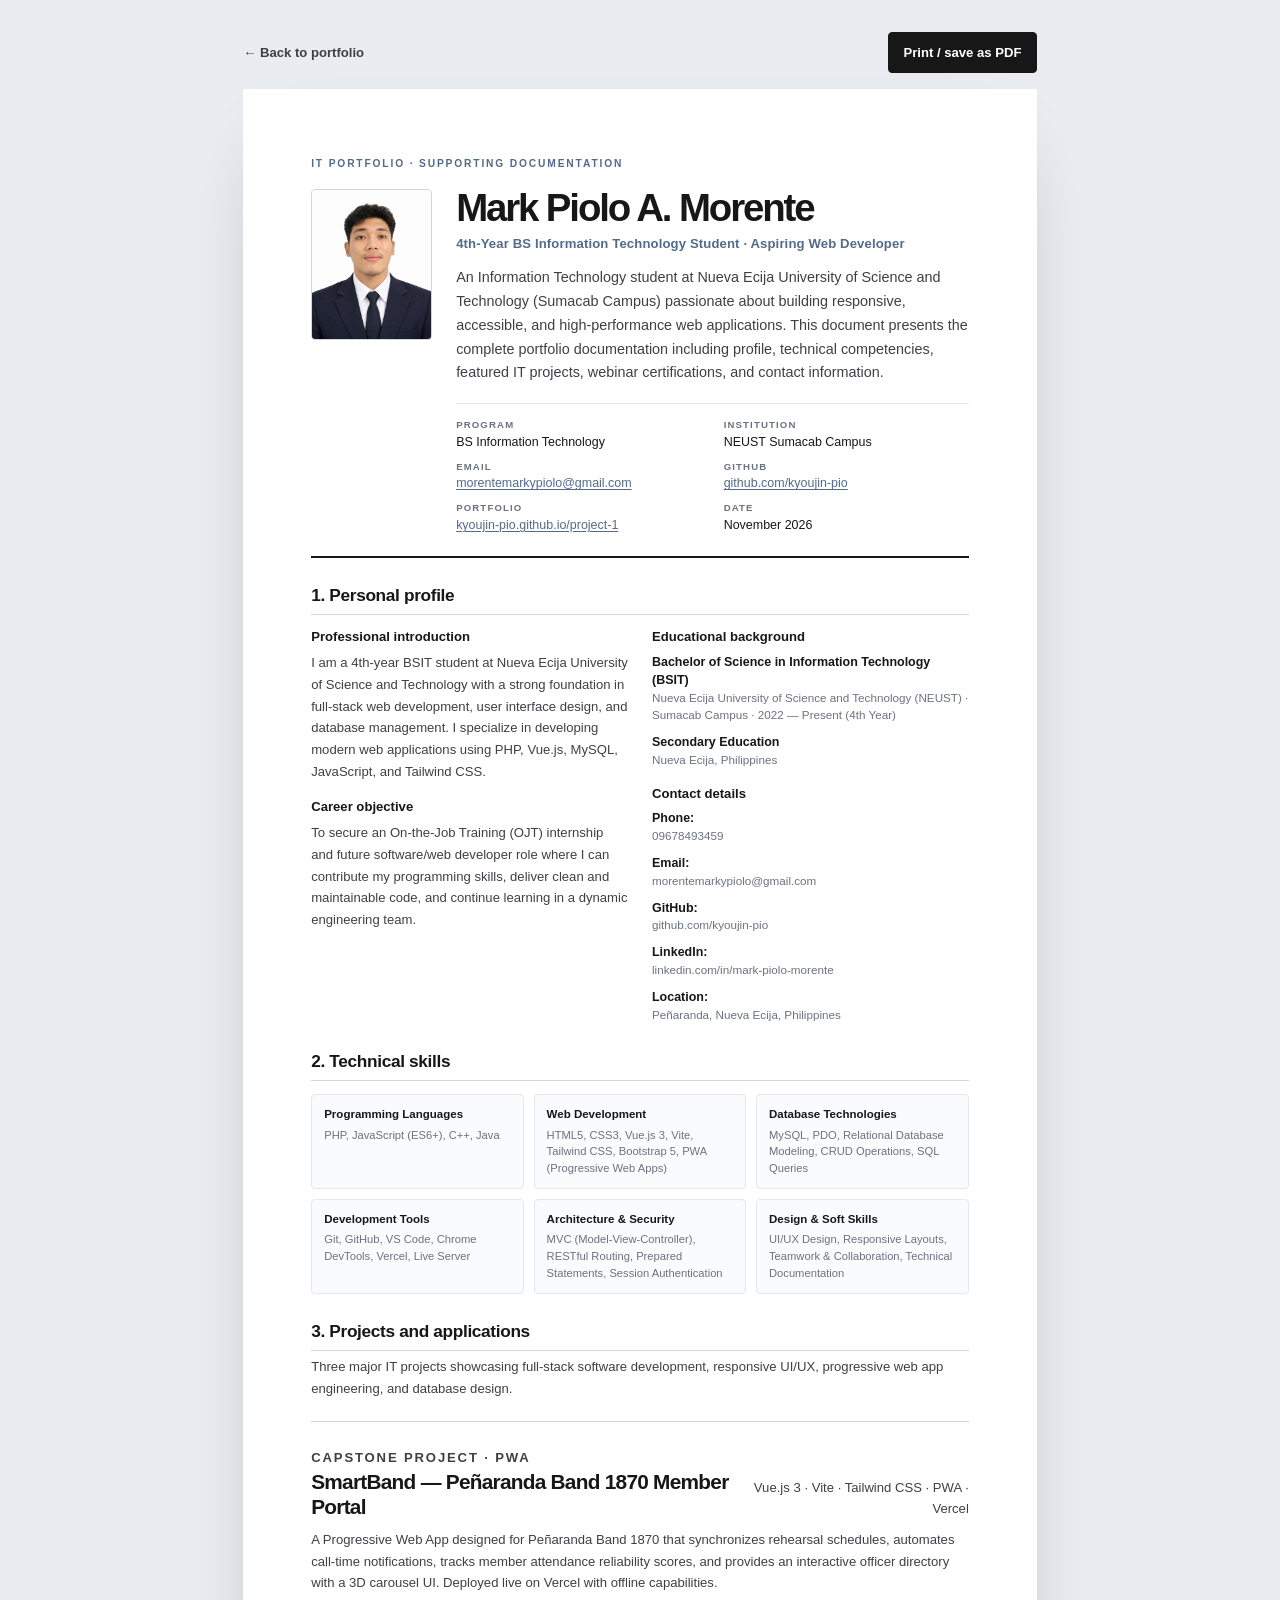
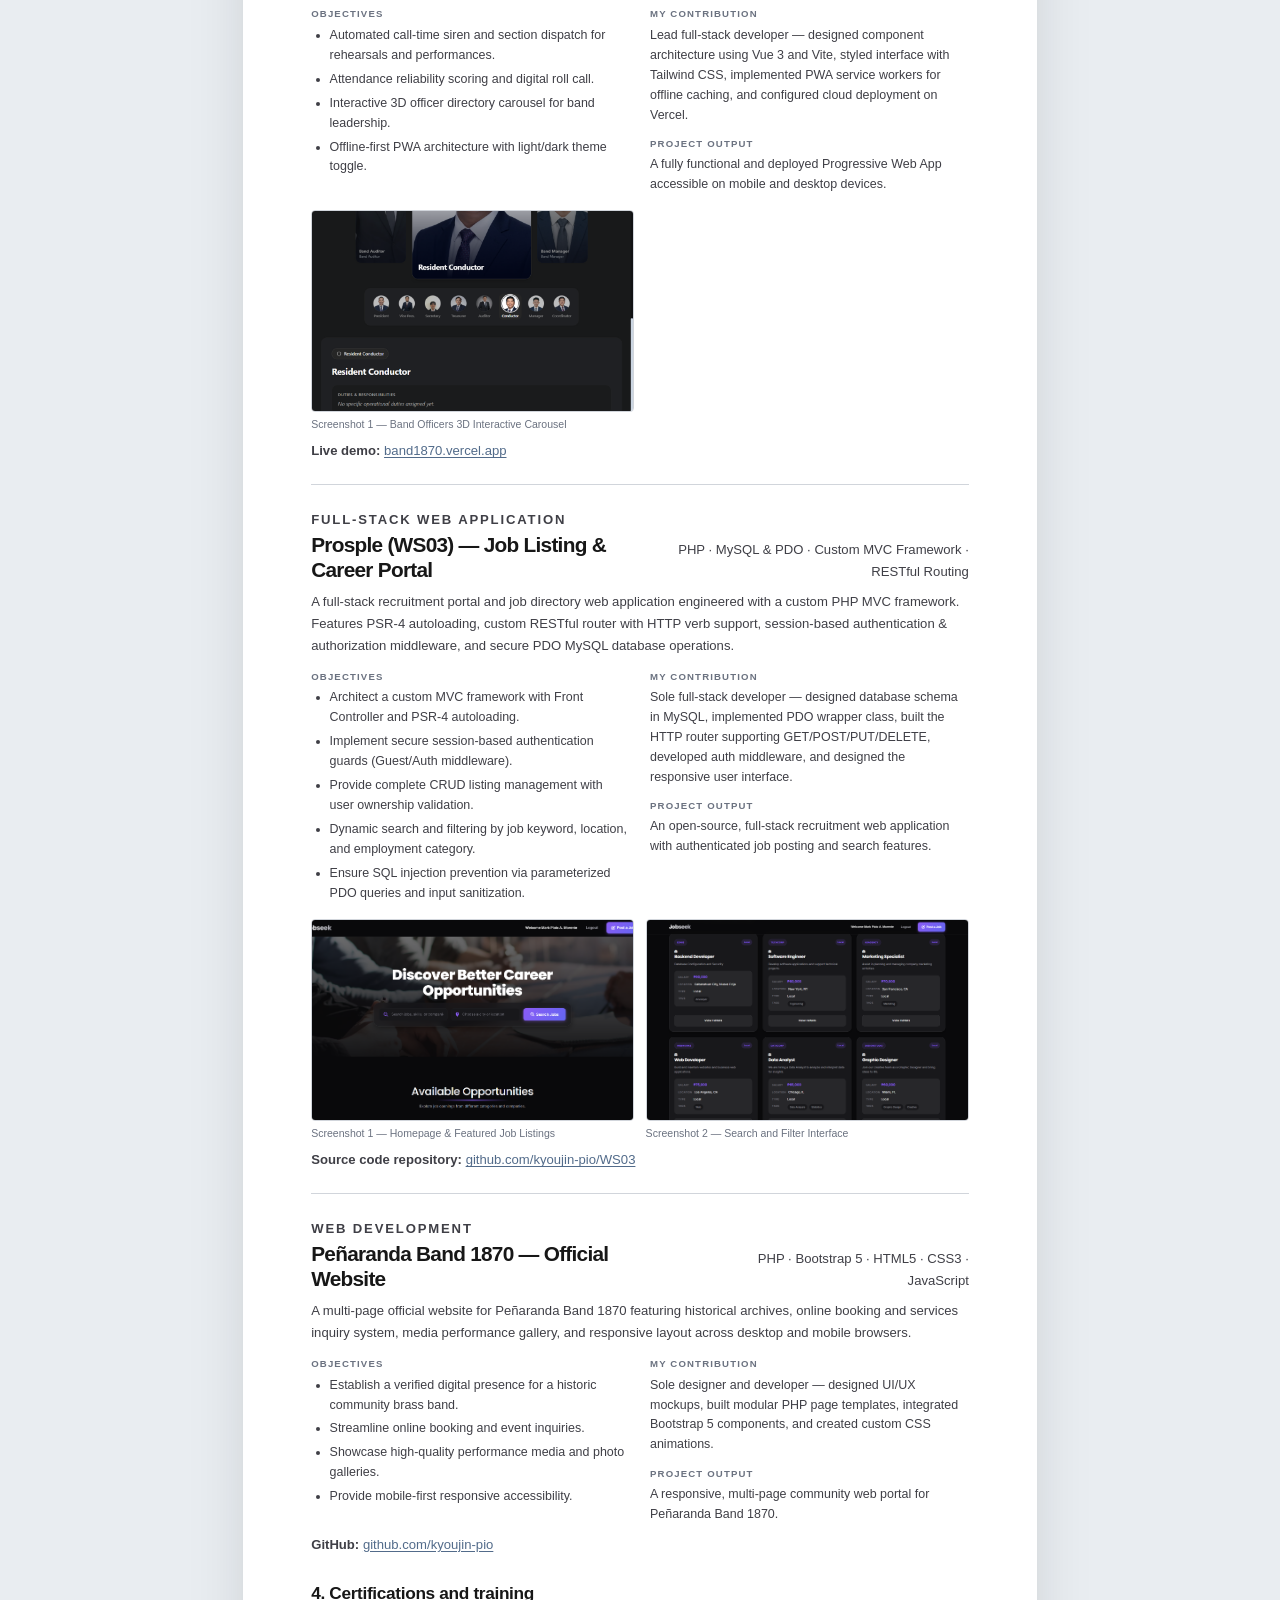
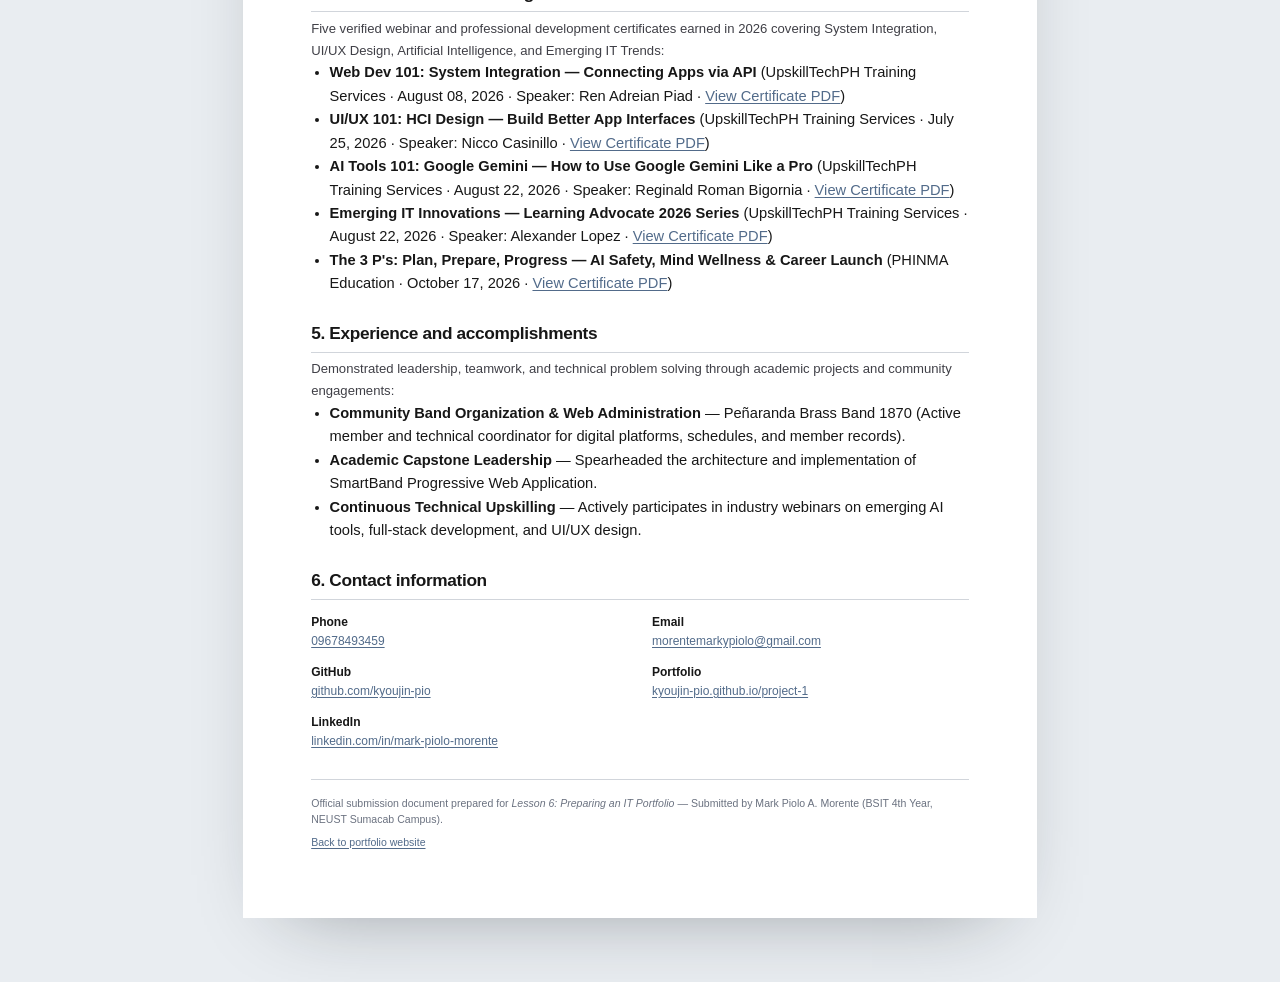
==== commit febc30c1: "Fix Pages: remove submodule and add .nojekyll" ====
--- a/documentation.html
+++ b/documentation.html
@@ -73,6 +73,7 @@
           </ul>
           <h3>Contact details</h3>
           <ul class="doc-plain-list">
+            <li><strong>Phone:</strong> <span>09678493459</span></li>
             <li><strong>Email:</strong> <span>morentemarkypiolo@gmail.com</span></li>
             <li><strong>GitHub:</strong> <span>github.com/kyoujin-pio</span></li>
             <li><strong>LinkedIn:</strong> <span>linkedin.com/in/mark-piolo-morente</span></li>
@@ -287,6 +288,7 @@
     <section class="doc-section" aria-labelledby="contact-title">
       <h2 id="contact-title">6. Contact information</h2>
       <div class="doc-contact">
+        <p><strong>Phone</strong><br><a href="tel:09678493459">09678493459</a></p>
         <p><strong>Email</strong><br><a href="mailto:morentemarkypiolo@gmail.com">morentemarkypiolo@gmail.com</a></p>
         <p><strong>GitHub</strong><br><a href="https://github.com/kyoujin-pio" target="_blank">github.com/kyoujin-pio</a></p>
         <p><strong>Portfolio</strong><br><a href="https://kyoujin-pio.github.io/project-1/" target="_blank">kyoujin-pio.github.io/project-1</a></p>
